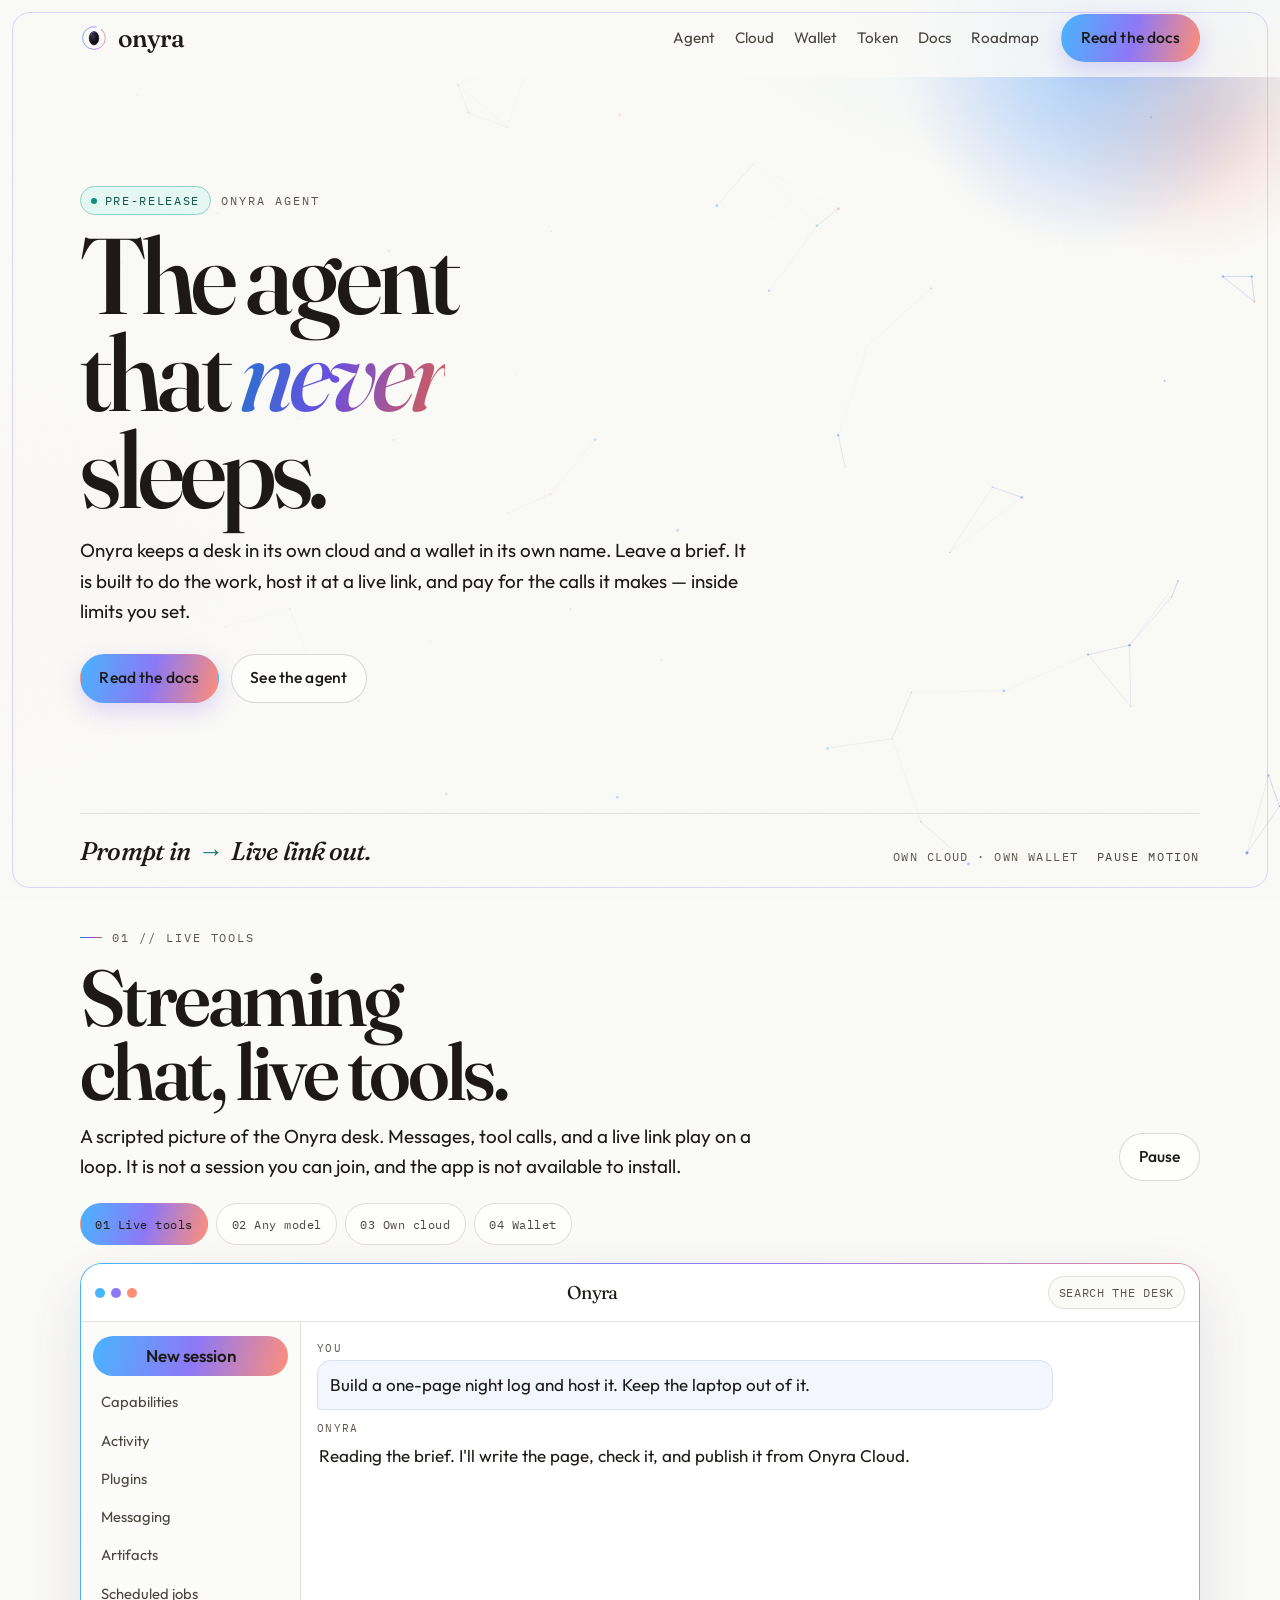
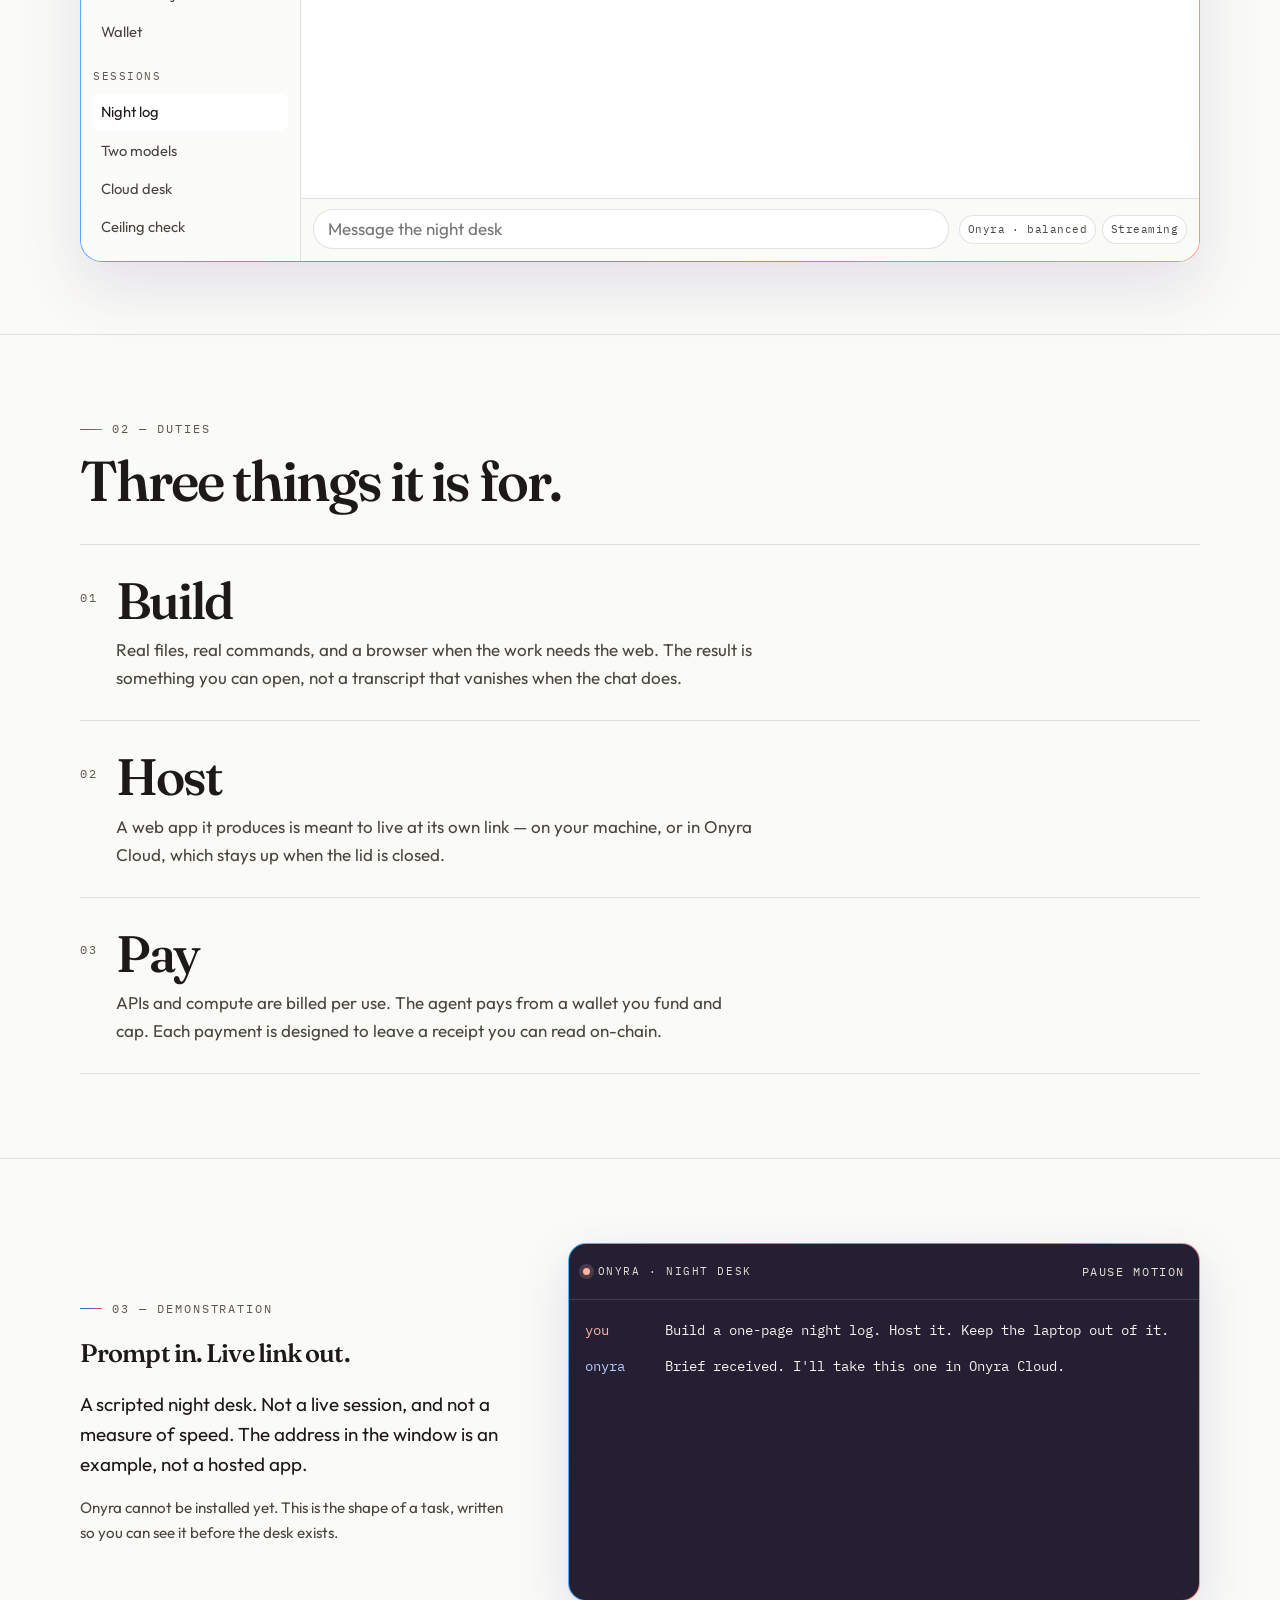
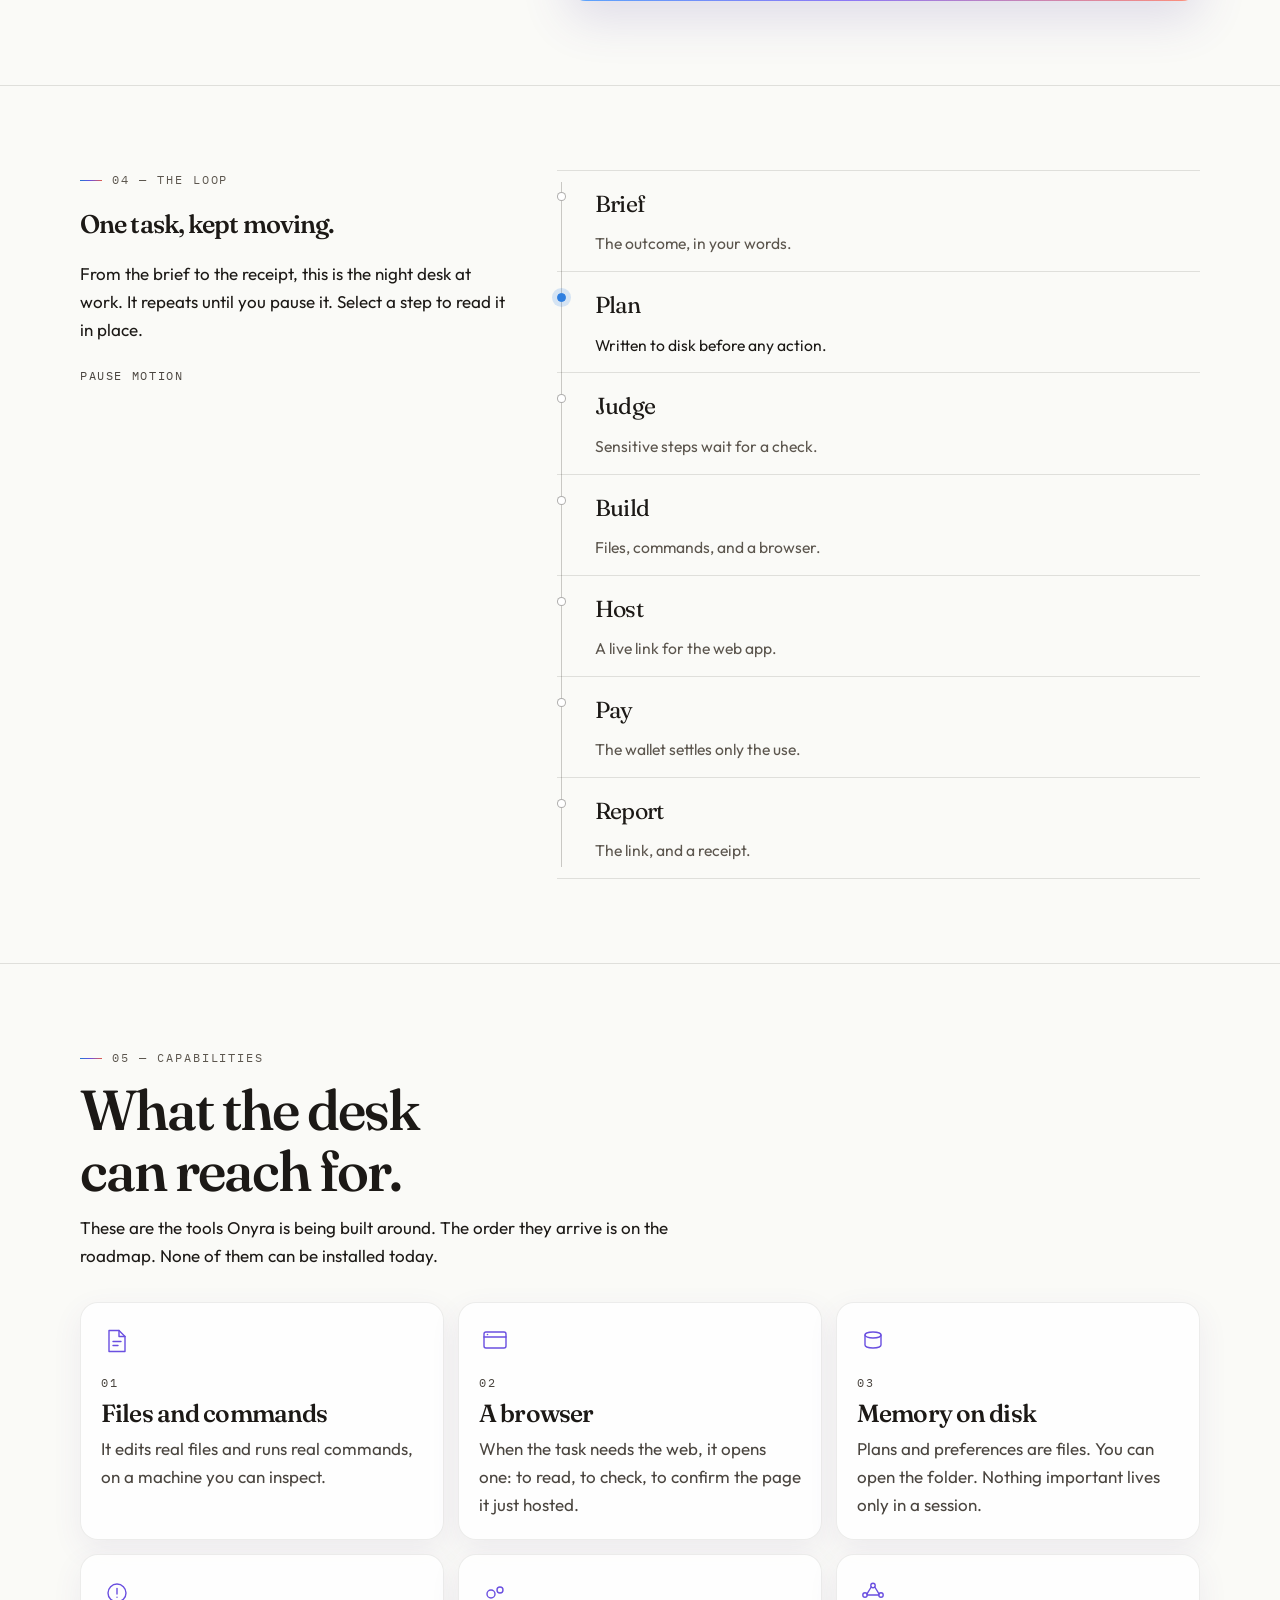
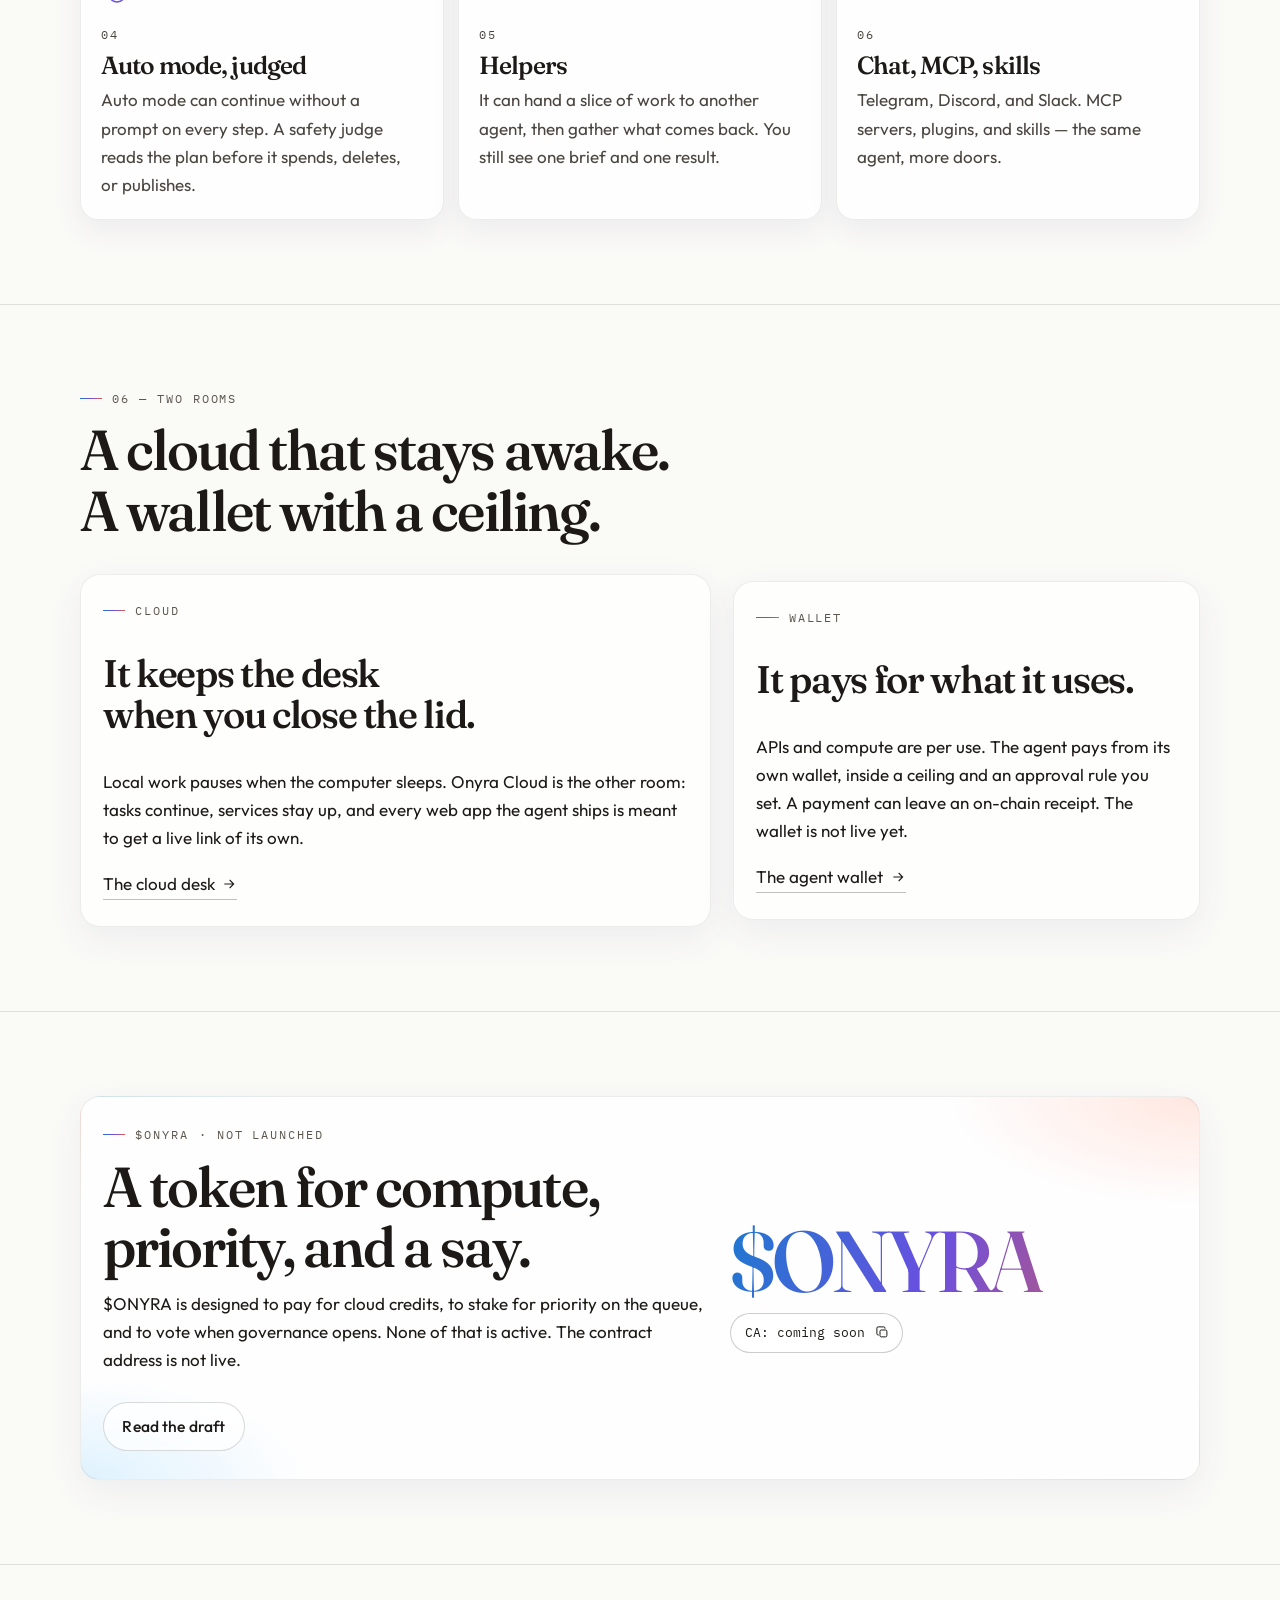
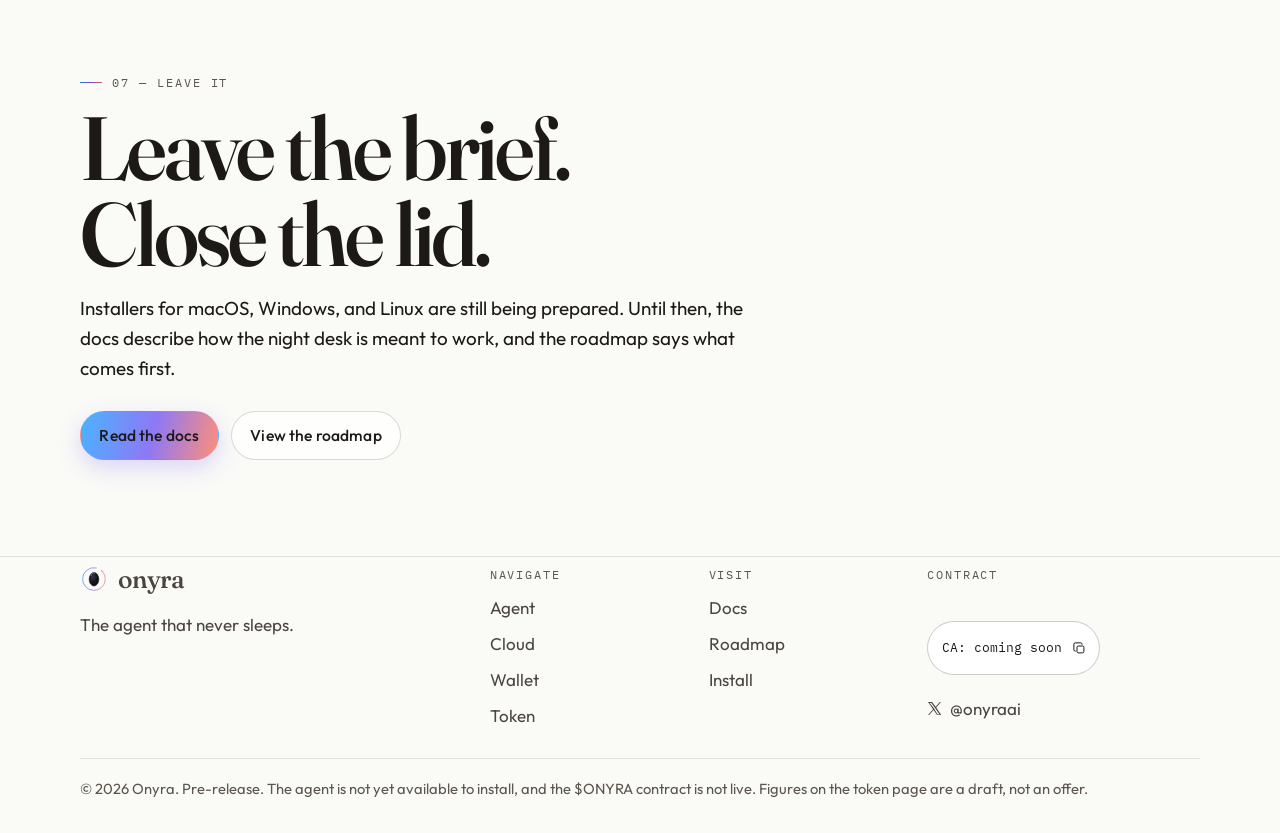
==== index.html @ 84ad6f9a "Onyra Agent website v1 Co-authored-by: onyraagent-art <onyraagent-art@users.noreply.github.com>" ====
<!DOCTYPE html>
<html lang="en">
<head>
  <meta charset="utf-8">
  <meta name="viewport" content="width=device-width, initial-scale=1">
  <title>Onyra — The agent that never sleeps</title>
  <meta name="description" content="Onyra is the agent that never sleeps. It builds on your computer or in its own cloud, hosts the work at a live link, and pays for APIs from its own wallet.">
  <link rel="canonical" href="https://onyraai.com/">
  <meta name="theme-color" content="#fafaf7">
  <meta name="color-scheme" content="light">
  <meta property="og:type" content="website">
  <meta property="og:site_name" content="Onyra">
  <meta property="og:title" content="Onyra — The agent that never sleeps">
  <meta property="og:description" content="Onyra is the agent that never sleeps. It builds on your computer or in its own cloud, hosts the work at a live link, and pays for APIs from its own wallet.">
  <meta property="og:url" content="https://onyraai.com/">
  <meta property="og:image" content="https://onyraai.com/assets/og.png">
  <meta property="og:image:width" content="1200">
  <meta property="og:image:height" content="630">
  <meta property="og:image:alt" content="Onyra wordmark on onyx, with the line: the agent that never sleeps.">
  <meta property="og:locale" content="en_US">
  <meta name="twitter:card" content="summary_large_image">
  <meta name="twitter:site" content="@onyraai">
  <meta name="twitter:title" content="Onyra — The agent that never sleeps">
  <meta name="twitter:description" content="Onyra is the agent that never sleeps. It builds on your computer or in its own cloud, hosts the work at a live link, and pays for APIs from its own wallet.">
  <meta name="twitter:image" content="https://onyraai.com/assets/og.png">
  <link rel="icon" href="/assets/favicon.svg" type="image/svg+xml">
  <link rel="icon" href="/assets/favicon-32.png" type="image/png" sizes="32x32">
  <link rel="apple-touch-icon" href="/assets/apple-touch-icon.png">
  <link rel="manifest" href="/site.webmanifest">
  <link rel="preload" href="/assets/fonts/fraunces.woff2" as="font" type="font/woff2" crossorigin>
  <link rel="stylesheet" href="/css/fonts.css">
  <link rel="stylesheet" href="/css/styles.css">
  <script>document.documentElement.classList.add("js");</script>

  <script type="application/ld+json">
  {
    "@context": "https://schema.org",
    "@graph": [
      {
        "@type": "Organization",
        "name": "Onyra",
        "url": "https://onyraai.com",
        "description": "Onyra is an autonomous agent with its own cloud and its own on-chain wallet. Pre-release.",
        "sameAs": ["https://x.com/onyraai"]
      },
      {
        "@type": "WebSite",
        "name": "Onyra",
        "url": "https://onyraai.com"
      }
    ]
  }
  </script>

</head>
<body>

  <a class="skip" href="#main">Skip to content</a>
  <header class="site-header" data-header>
    <div class="header-bar">
      <a class="brand" href="/">
        <img class="brand-mark" src="/assets/mark.svg" width="28" height="28" alt="">
        <span class="brand-word">onyra</span>
      </a>
      <button class="nav-toggle" type="button" aria-expanded="false" aria-controls="site-nav">
        <span class="sr-only">Menu</span>
        <span class="nav-toggle-icon" aria-hidden="true"></span>
      </button>
      <nav class="nav" id="site-nav" aria-label="Primary">
        <ul class="nav-list">
          <li><a href="/agent/">Agent</a></li><li><a href="/cloud/">Cloud</a></li><li><a href="/wallet/">Wallet</a></li><li><a href="/token/">Token</a></li><li><a href="/docs/">Docs</a></li><li><a href="/roadmap/">Roadmap</a></li>
        </ul>
        <a class="btn btn-primary nav-cta" href="/docs/">Read the docs</a>
      </nav>
      <a class="btn btn-primary header-cta" href="/docs/">Read the docs</a>
    </div>
  </header>
  <main id="main">
    <section class="hero">
      <canvas class="sky" data-sky aria-hidden="true"></canvas>
      <div class="aurora" aria-hidden="true"></div>
      <div class="hero-scrim" aria-hidden="true"></div>
      <div class="wrap hero-copy">
        <p class="kicker"><span class="pill now"><span class="dot" aria-hidden="true"></span>Pre-release</span> Onyra Agent</p>
        <h1>The agent<br>that <em>never</em><br>sleeps.</h1>
        <p class="lede">Onyra keeps a desk in its own cloud and a wallet in its own name. Leave a brief. It is built to do the work, host it at a live link, and pay for the calls it makes — inside limits you set.</p>
        <div class="actions">
          <a class="btn btn-primary" href="/docs/">Read the docs</a>
          <a class="btn btn-ghost" href="/agent/">See the agent</a>
        </div>
      </div>
      <div class="wrap hero-foot">
        <p class="hero-sig">Prompt in <span class="arrow" aria-hidden="true">→</span> Live link out.</p>
        <div class="hero-foot-meta">
          <p>Own cloud · Own wallet</p>
          <button type="button" class="motion-btn" data-motion-toggle aria-pressed="false">Pause motion</button>
        </div>
      </div>
    </section>

    <section class="stage" aria-labelledby="live-title">
      <div class="wrap">
        <div class="stage-head reveal">
          <div>
            <p class="kicker">01 // Live tools</p>
            <h2 id="live-title">Streaming chat, live tools.</h2>
            <p class="lede">A scripted picture of the Onyra desk. Messages, tool calls, and a live link play on a loop. It is not a session you can join, and the app is not available to install.</p>
          </div>
          <button type="button" class="btn btn-ghost" data-stage-toggle aria-pressed="false">Pause</button>
        </div>
        <div class="stage-tabs reveal" role="tablist" aria-label="Scripted desks">
          <button type="button" role="tab" id="stage-tab-0" data-stage-tab="0" aria-selected="true" aria-controls="stage-panel">01 Live tools</button>
          <button type="button" role="tab" id="stage-tab-1" data-stage-tab="1" aria-selected="false" tabindex="-1" aria-controls="stage-panel">02 Any model</button>
          <button type="button" role="tab" id="stage-tab-2" data-stage-tab="2" aria-selected="false" tabindex="-1" aria-controls="stage-panel">03 Own cloud</button>
          <button type="button" role="tab" id="stage-tab-3" data-stage-tab="3" aria-selected="false" tabindex="-1" aria-controls="stage-panel">04 Wallet</button>
        </div>
        <div class="app reveal" data-stage>
          <div class="app-chrome">
            <span class="app-dots" aria-hidden="true"><i></i><i></i><i></i></span>
            <span class="app-name">Onyra</span>
            <span class="app-search">Search the desk</span>
          </div>
          <div class="app-body">
            <aside class="app-side" aria-label="Desk">
              <button type="button" class="side-new" data-stage-replay>New session</button>
              <ul class="side-nav">
                <li>Capabilities</li>
                <li>Activity</li>
                <li>Plugins</li>
                <li>Messaging</li>
                <li>Artifacts</li>
                <li>Scheduled jobs</li>
                <li>Wallet</li>
              </ul>
              <p class="side-label">Sessions</p>
              <ul class="sessions">
                <li><button type="button" data-session="night-log">Night log</button></li>
                <li><button type="button" data-session="two-models">Two models</button></li>
                <li><button type="button" data-session="cloud-desk">Cloud desk</button></li>
                <li><button type="button" data-session="ceiling">Ceiling check</button></li>
              </ul>
            </aside>
            <div class="app-main" id="stage-panel" role="tabpanel" aria-labelledby="stage-tab-0">
              <div class="chat" data-chat>
                <div class="bubble user"><p class="bubble-who">You</p><p class="bubble-say">Build a one-page night log and host it. Keep the laptop out of it.</p></div>
                <div class="bubble agent"><p class="bubble-who">Onyra</p><p class="bubble-say">Reading the brief. I'll write the page, check it, and publish it from Onyra Cloud.</p></div>
                <details class="tool" open><summary><span class="tool-name">read_file</span><span class="tool-args">notes/brief.md</span></summary><pre class="tool-log">18 lines · no secrets in the brief</pre></details>
                <details class="tool" open><summary><span class="tool-name">run_command</span><span class="tool-args">python3 -m http.server</span></summary><pre class="tool-log">listening · local check only</pre></details>
                <details class="tool" open><summary><span class="tool-name">edit_file</span><span class="tool-args">site/index.html</span></summary><pre class="tool-log">wrote the night log</pre></details>
                <div class="diff-card"><span class="diff-file">site/index.html</span><span class="diff-stat">1 file changed +1 −1</span></div>
                <details class="tool" open><summary><span class="tool-name">deploy</span><span class="tool-args">onyra cloud</span></summary><pre class="tool-log">publishing · link assigned</pre></details>
                <div class="link-ready"><p class="link-kicker">Live link ready</p><p class="link-url">app.onyraai.com/night-log</p><p class="link-note">Example address. Not a hosted app.</p></div>
              </div>
              <div class="sr-only" hidden data-stage-at></div>
              <div class="composer">
                <label class="sr-only" for="stage-input">Message</label>
                <input id="stage-input" type="text" placeholder="Message the night desk" autocomplete="off" disabled>
                <div class="composer-chips">
                  <span class="chip" data-model>Onyra · balanced</span>
                  <span class="chip" data-status>Scripted</span>
                </div>
              </div>
            </div>
          </div>
        </div>
      </div>
    </section>

    <section class="section" aria-labelledby="duties-title">
      <div class="wrap">
        <div class="section-head reveal">
          <p class="kicker">02 — Duties</p>
          <h2 id="duties-title">Three things it is for.</h2>
        </div>
        <ol class="duties">
          <li class="reveal">
            <span class="idx">01</span>
            <div>
              <h3>Build</h3>
              <p>Real files, real commands, and a browser when the work needs the web. The result is something you can open, not a transcript that vanishes when the chat does.</p>
            </div>
          </li>
          <li class="reveal">
            <span class="idx">02</span>
            <div>
              <h3>Host</h3>
              <p>A web app it produces is meant to live at its own link — on your machine, or in Onyra Cloud, which stays up when the lid is closed.</p>
            </div>
          </li>
          <li class="reveal">
            <span class="idx">03</span>
            <div>
              <h3>Pay</h3>
              <p>APIs and compute are billed per use. The agent pays from a wallet you fund and cap. Each payment is designed to leave a receipt you can read on-chain.</p>
            </div>
          </li>
        </ol>
      </div>
    </section>

    <section class="section" aria-labelledby="demo-title">
      <div class="wrap demo-grid">
        <div class="reveal">
          <p class="kicker">03 — Demonstration</p>
          <h2 id="demo-title">Prompt in. Live link out.</h2>
          <p class="lede">A scripted night desk. Not a live session, and not a measure of speed. The address in the window is an example, not a hosted app.</p>
          <p class="fine" style="margin-top:16px">Onyra cannot be installed yet. This is the shape of a task, written so you can see it before the desk exists.</p>
        </div>
        <div class="term reveal" data-term>
          <div class="term-bar">
            <span class="term-title"><span class="live-dot" aria-hidden="true"></span> Onyra · night desk</span>
            <button type="button" class="motion-btn" data-motion-toggle aria-pressed="false">Pause motion</button>
          </div>
          <div class="term-screen" data-term-screen>
            <p class="line you"><span class="who">you</span><span class="say">Build a one-page night log. Host it. Keep the laptop out of it.</span></p>
            <p class="line onyra"><span class="who">onyra</span><span class="say">Brief received. I'll take this one in Onyra Cloud.</span></p>
            <p class="line onyra"><span class="who">onyra</span><span class="say">Writing the page, the type, and a short note about the watch.</span></p>
            <p class="line onyra"><span class="who">onyra</span><span class="say">Safety judge: no secrets on the page, no spend past the ceiling. Clear.</span></p>
            <p class="line onyra"><span class="who">onyra</span><span class="say">Publishing. The page gets a link of its own.</span></p>
            <p class="line link"><span class="who">link</span><span class="say">https://night-log.example.com</span></p>
            <p class="line onyra"><span class="who">onyra</span><span class="say">Hosted on the agent's cloud. The calls sit inside the wallet ceiling. A receipt is ready when the wallet is live.</span></p>
          </div>
          <div class="sr-only" hidden data-term-at>
            Demonstration transcript. you: Build a one-page night log. Host it. Keep the laptop out of it.
            onyra: Brief received. I'll take this one in Onyra Cloud.
            onyra: Writing the page, the type, and a short note about the watch.
            onyra: Safety judge: no secrets on the page, no spend past the ceiling. Clear.
            onyra: Publishing. The page gets a link of its own.
            link: https://night-log.example.com
            onyra: Hosted on the agent's cloud. The calls sit inside the wallet ceiling. A receipt is ready when the wallet is live.
          </div>
        </div>
      </div>
    </section>

    <section class="section" aria-labelledby="loop-title">
      <div class="wrap loop-grid">
        <div class="reveal">
          <p class="kicker">04 — The loop</p>
          <h2 id="loop-title">One task, kept moving.</h2>
          <p>From the brief to the receipt, this is the night desk at work. It repeats until you pause it. Select a step to read it in place.</p>
          <button type="button" class="motion-btn" data-motion-toggle aria-pressed="false">Pause motion</button>
        </div>
        <ol class="watch reveal" data-watch>
          <li class="watch-step" data-step>
            <button type="button" aria-pressed="false">
              <span class="node" aria-hidden="true"></span>
              <span class="watch-title">Brief</span>
              <span class="watch-copy">The outcome, in your words.</span>
            </button>
          </li>
          <li class="watch-step" data-step>
            <button type="button" aria-pressed="false">
              <span class="node" aria-hidden="true"></span>
              <span class="watch-title">Plan</span>
              <span class="watch-copy">Written to disk before any action.</span>
            </button>
          </li>
          <li class="watch-step" data-step>
            <button type="button" aria-pressed="false">
              <span class="node" aria-hidden="true"></span>
              <span class="watch-title">Judge</span>
              <span class="watch-copy">Sensitive steps wait for a check.</span>
            </button>
          </li>
          <li class="watch-step" data-step>
            <button type="button" aria-pressed="false">
              <span class="node" aria-hidden="true"></span>
              <span class="watch-title">Build</span>
              <span class="watch-copy">Files, commands, and a browser.</span>
            </button>
          </li>
          <li class="watch-step" data-step>
            <button type="button" aria-pressed="false">
              <span class="node" aria-hidden="true"></span>
              <span class="watch-title">Host</span>
              <span class="watch-copy">A live link for the web app.</span>
            </button>
          </li>
          <li class="watch-step" data-step>
            <button type="button" aria-pressed="false">
              <span class="node" aria-hidden="true"></span>
              <span class="watch-title">Pay</span>
              <span class="watch-copy">The wallet settles only the use.</span>
            </button>
          </li>
          <li class="watch-step" data-step>
            <button type="button" aria-pressed="false">
              <span class="node" aria-hidden="true"></span>
              <span class="watch-title">Report</span>
              <span class="watch-copy">The link, and a receipt.</span>
            </button>
          </li>
        </ol>
      </div>
    </section>

    <section class="section" aria-labelledby="cap-title">
      <div class="wrap">
        <div class="section-head reveal">
          <p class="kicker">05 — Capabilities</p>
          <h2 id="cap-title">What the desk can reach for.</h2>
          <p>These are the tools Onyra is being built around. The order they arrive is on the roadmap. None of them can be installed today.</p>
        </div>
        <ul class="feature-grid">
          <li class="card reveal">
            <svg class="card-icon" viewBox="0 0 32 32" fill="none" stroke="currentColor" stroke-width="1.4" stroke-linecap="round" stroke-linejoin="round" aria-hidden="true"><path d="M8 5.5h10l6 6V26.5H8z"/><path d="M18 5.5v6h6"/><path d="M12 16.5h8M12 20.5h5"/></svg>
            <p class="card-index">01</p>
            <h3>Files and commands</h3>
            <p>It edits real files and runs real commands, on a machine you can inspect.</p>
          </li>
          <li class="card reveal">
            <svg class="card-icon" viewBox="0 0 32 32" fill="none" stroke="currentColor" stroke-width="1.4" stroke-linecap="round" stroke-linejoin="round" aria-hidden="true"><rect x="5" y="7" width="22" height="16" rx="2"/><path d="M5 12h22"/><circle cx="8.5" cy="9.5" r=".8" fill="currentColor" stroke="none"/></svg>
            <p class="card-index">02</p>
            <h3>A browser</h3>
            <p>When the task needs the web, it opens one: to read, to check, to confirm the page it just hosted.</p>
          </li>
          <li class="card reveal">
            <svg class="card-icon" viewBox="0 0 32 32" fill="none" stroke="currentColor" stroke-width="1.4" stroke-linecap="round" stroke-linejoin="round" aria-hidden="true"><ellipse cx="16" cy="10" rx="8" ry="3"/><path d="M8 10v10c0 1.7 3.6 3 8 3s8-1.3 8-3V10"/></svg>
            <p class="card-index">03</p>
            <h3>Memory on disk</h3>
            <p>Plans and preferences are files. You can open the folder. Nothing important lives only in a session.</p>
          </li>
          <li class="card reveal">
            <svg class="card-icon" viewBox="0 0 32 32" fill="none" stroke="currentColor" stroke-width="1.4" stroke-linecap="round" stroke-linejoin="round" aria-hidden="true"><circle cx="16" cy="16" r="9"/><path d="M16 11.5V17"/><path d="M16 20.2h.01"/></svg>
            <p class="card-index">04</p>
            <h3>Auto mode, judged</h3>
            <p>Auto mode can continue without a prompt on every step. A safety judge reads the plan before it spends, deletes, or publishes.</p>
          </li>
          <li class="card reveal">
            <svg class="card-icon" viewBox="0 0 32 32" fill="none" stroke="currentColor" stroke-width="1.4" stroke-linecap="round" stroke-linejoin="round" aria-hidden="true"><circle cx="12" cy="17" r="4"/><circle cx="21" cy="13" r="3"/></svg>
            <p class="card-index">05</p>
            <h3>Helpers</h3>
            <p>It can hand a slice of work to another agent, then gather what comes back. You still see one brief and one result.</p>
          </li>
          <li class="card reveal">
            <svg class="card-icon" viewBox="0 0 32 32" fill="none" stroke="currentColor" stroke-width="1.4" stroke-linecap="round" stroke-linejoin="round" aria-hidden="true"><circle cx="8" cy="18" r="2.2"/><circle cx="16" cy="8.5" r="2.2"/><circle cx="24" cy="18" r="2.2"/><path d="M10 16.8 14.2 10M17.8 10 22 16.8M10.2 18h11.6"/></svg>
            <p class="card-index">06</p>
            <h3>Chat, MCP, skills</h3>
            <p>Telegram, Discord, and Slack. MCP servers, plugins, and skills — the same agent, more doors.</p>
          </li>
        </ul>
      </div>
    </section>

    <section class="section" aria-labelledby="rooms-title">
      <div class="wrap">
        <div class="section-head reveal">
          <p class="kicker">06 — Two rooms</p>
          <h2 id="rooms-title">A cloud that stays awake. A wallet with a ceiling.</h2>
        </div>
        <div class="duo">
          <article class="reveal">
            <p class="kicker">Cloud</p>
            <h2>It keeps the desk when you close the lid.</h2>
            <p>Local work pauses when the computer sleeps. Onyra Cloud is the other room: tasks continue, services stay up, and every web app the agent ships is meant to get a live link of its own.</p>
            <p style="margin-top:18px"><a class="text-link" href="/cloud/">The cloud desk <svg viewBox="0 0 24 24" fill="none" stroke="currentColor" stroke-width="1.6" aria-hidden="true"><path d="M5 12h14M13 6l6 6-6 6"/></svg></a></p>
          </article>
          <article class="reveal">
            <p class="kicker">Wallet</p>
            <h2>It pays for what it uses.</h2>
            <p>APIs and compute are per use. The agent pays from its own wallet, inside a ceiling and an approval rule you set. A payment can leave an on-chain receipt. The wallet is not live yet.</p>
            <p style="margin-top:18px"><a class="text-link" href="/wallet/">The agent wallet <svg viewBox="0 0 24 24" fill="none" stroke="currentColor" stroke-width="1.6" aria-hidden="true"><path d="M5 12h14M13 6l6 6-6 6"/></svg></a></p>
          </article>
        </div>
      </div>
    </section>

    <section class="section" aria-labelledby="token-title">
      <div class="wrap token-band reveal">
        <div>
          <p class="kicker"><span data-ticker>$ONYRA</span> · not launched</p>
          <h2 id="token-title">A token for compute, priority, and a say.</h2>
          <p>$ONYRA is designed to pay for cloud credits, to stake for priority on the queue, and to vote when governance opens. None of that is active. The contract address is not live.</p>
          <div class="actions">
            <a class="btn btn-ghost" href="/token/">Read the draft</a>
          </div>
        </div>
        <div>
          <p class="ticker" data-ticker>$ONYRA</p>
          <button type="button" class="ca-chip" data-ca-copy>
            <span data-ca-label>CA: coming soon</span>
            <svg class="ca-icon" viewBox="0 0 24 24" fill="none" stroke="currentColor" stroke-width="1.6" aria-hidden="true"><rect x="8" y="8" width="11" height="11" rx="2"/><path d="M6 16H5a2 2 0 0 1-2-2V5a2 2 0 0 1 2-2h9a2 2 0 0 1 2 2v1"/></svg>
          </button>
        </div>
      </div>
    </section>

    <section class="section closing" aria-labelledby="close-title">
      <div class="wrap reveal">
        <p class="kicker">07 — Leave it</p>
        <h2 id="close-title">Leave the brief.<br>Close the lid.</h2>
        <p class="lede">Installers for macOS, Windows, and Linux are still being prepared. Until then, the docs describe how the night desk is meant to work, and the roadmap says what comes first.</p>
        <div class="actions">
          <a class="btn btn-primary" href="/docs/">Read the docs</a>
          <a class="btn btn-ghost" href="/roadmap/">View the roadmap</a>
        </div>
      </div>
    </section>
  </main>

  <footer class="site-footer">
    <div class="wrap footer-grid">
      <div class="footer-brand">
        <a class="brand" href="/">
          <img class="brand-mark" src="/assets/mark.svg" width="28" height="28" alt="">
          <span class="brand-word">onyra</span>
        </a>
        <p>The agent that never sleeps.</p>
      </div>
      <nav aria-label="Footer">
        <p class="footer-label">Navigate</p>
        <ul>
          <li><a href="/agent/">Agent</a></li>
          <li><a href="/cloud/">Cloud</a></li>
          <li><a href="/wallet/">Wallet</a></li>
          <li><a href="/token/">Token</a></li>
        </ul>
      </nav>
      <nav aria-label="More">
        <p class="footer-label">Visit</p>
        <ul>
          <li><a href="/docs/">Docs</a></li>
          <li><a href="/roadmap/">Roadmap</a></li>
          <li><a href="/docs/#install">Install</a></li>
        </ul>
      </nav>
      <div class="footer-aside">
        <p class="footer-label">Contract</p>
        <button type="button" class="ca-chip" data-ca-copy>
          <span data-ca-label>CA: coming soon</span>
          <svg class="ca-icon" viewBox="0 0 24 24" fill="none" stroke="currentColor" stroke-width="1.6" aria-hidden="true"><rect x="8" y="8" width="11" height="11" rx="2"/><path d="M6 16H5a2 2 0 0 1-2-2V5a2 2 0 0 1 2-2h9a2 2 0 0 1 2 2v1"/></svg>
        </button>
        <a class="x-link" data-x-link href="https://x.com/onyraai" target="_blank" rel="noopener noreferrer">
          <svg viewBox="0 0 24 24" aria-hidden="true"><path fill="currentColor" d="M14.7 10.3 22.4 1.5h-1.8l-6.7 7.6L8.2 1.5H1.6l8.1 11.8L1.6 22.5h1.8l7.1-8.1 5.7 8.1h6.6l-8.1-12.2Zm-2.5 2.8-.8-1.2L4.2 3h2.8l5.3 7.5.8 1.2 7 10h-2.8l-5.1-7.6Z"/></svg>
          <span data-x-handle>@onyraai</span>
        </a>
      </div>
    </div>
    <p class="footer-legal">© <span data-year>2026</span> Onyra. Pre-release. The agent is not yet available to install, and the $ONYRA contract is not live. Figures on the token page are a draft, not an offer.</p>
  </footer>
  <div class="toast" data-toast role="status" aria-live="polite"></div>
  <script src="/js/config.js"></script>
  <script src="/js/main.js"></script>
</body>
</html>
---- css/fonts.css ----
@font-face {
  font-family: "Fraunces";
  font-style: normal;
  font-weight: 100 900;
  font-display: swap;
  src: url("/assets/fonts/fraunces.woff2") format("woff2");
}

@font-face {
  font-family: "Fraunces";
  font-style: italic;
  font-weight: 100 900;
  font-display: swap;
  src: url("/assets/fonts/fraunces-italic.woff2") format("woff2");
}

@font-face {
  font-family: "Outfit";
  font-style: normal;
  font-weight: 100 900;
  font-display: swap;
  src: url("/assets/fonts/outfit.woff2") format("woff2");
}

@font-face {
  font-family: "IBM Plex Mono";
  font-style: normal;
  font-weight: 400;
  font-display: swap;
  src: url("/assets/fonts/ibm-plex-mono-400.woff2") format("woff2");
}

@font-face {
  font-family: "IBM Plex Mono";
  font-style: normal;
  font-weight: 500;
  font-display: swap;
  src: url("/assets/fonts/ibm-plex-mono-500.woff2") format("woff2");
}
---- css/styles.css ----
:root {
  --bg: #fafaf7;
  --bg-raise: #ffffff;
  --silver: #1c1916;
  --text: #1c1916;
  --muted: #4a453f;
  --faint: #5c564e;
  --line: rgba(28, 25, 22, 0.12);
  --line-strong: rgba(28, 25, 22, 0.22);
  --violet: #6a4fe0;
  --blue: #2a4fbf;
  --cyan: #0f766e;
  --serif: "Fraunces", "Iowan Old Style", Palatino, "Palatino Linotype", serif;
  --sans: "Outfit", "Avenir Next", "Segoe UI", sans-serif;
  --mono: "IBM Plex Mono", ui-monospace, "SFMono-Regular", Menlo, Consolas, monospace;
  --header-h: 76px;
  --aurora: linear-gradient(105deg, #1f78d0 0%, #6a4fe0 46%, #e15d4c 100%);
  --glow: linear-gradient(105deg, #49b4ff 0%, #8e78f5 52%, #ff8f78 100%);
  --wrap: 1120px;
  color-scheme: light;
}

*,
*::before,
*::after { box-sizing: border-box; }

html { scroll-behavior: smooth; scroll-padding-top: 96px; }

body {
  margin: 0;
  min-height: 100svh;
  display: flex;
  flex-direction: column;
  background:
    radial-gradient(920px 480px at 92% -80px, rgba(73, 180, 255, 0.28), transparent 58%),
    radial-gradient(720px 420px at -8% 8%, rgba(255, 143, 120, 0.2), transparent 55%),
    radial-gradient(640px 380px at 70% 110%, rgba(142, 120, 245, 0.14), transparent 50%),
    var(--bg);
  color: var(--text);
  font-family: var(--sans);
  font-size: 1.0625rem;
  font-weight: 400;
  line-height: 1.65;
  text-rendering: optimizeLegibility;
}

body::before {
  content: "";
  pointer-events: none;
  position: fixed;
  inset: 0;
  z-index: 40;
  opacity: 0.035;
  mix-blend-mode: multiply;
  background-image: url("data:image/svg+xml;utf8,<svg xmlns='http://www.w3.org/2000/svg' width='140' height='140'><filter id='n'><feTurbulence type='fractalNoise' baseFrequency='.85' numOctaves='2' stitchTiles='stitch'/></filter><rect width='100%' height='100%' filter='url(%23n)'/></svg>");
}

img, svg { display: block; max-width: 100%; }
button, input { font: inherit; color: inherit; }
button { cursor: pointer; }
p { margin: 0 0 1rem; text-wrap: pretty; }
p:last-child { margin-bottom: 0; }
h1, h2, h3, h4 { font-family: var(--serif); font-weight: 560; color: var(--silver); letter-spacing: -0.035em; text-wrap: balance; }
h2, h3 { line-height: 1.08; }
a { color: var(--silver); text-underline-offset: 0.18em; }
a:hover { color: #2a4fbf; }

::selection { background: rgba(142, 120, 245, 0.28); color: #1c1916; }

:focus-visible {
  outline: 2px solid #2a4fbf;
  outline-offset: 3px;
}

.sr-only {
  position: absolute;
  width: 1px;
  height: 1px;
  padding: 0;
  margin: -1px;
  overflow: hidden;
  clip: rect(0, 0, 0, 0);
  white-space: nowrap;
  border: 0;
}

.skip {
  position: absolute;
  left: 16px;
  top: -48px;
  z-index: 100;
  background: #1c1916;
  color: #fafaf7;
  padding: 8px 12px;
  border-radius: 999px;
  text-decoration: none;
}
.skip:focus { top: 12px; }

.wrap {
  width: min(var(--wrap), calc(100% - 40px));
  margin-inline: auto;
}

main { flex: 1; }

.kicker {
  display: flex;
  flex-wrap: wrap;
  align-items: center;
  gap: 10px;
  margin: 0 0 12px;
  font-family: var(--mono);
  font-size: 0.75rem;
  letter-spacing: 0.16em;
  text-transform: uppercase;
  color: var(--faint);
}
.kicker:not(:has(.pill))::before {
  content: "";
  width: 1.4rem;
  height: 1px;
  background: var(--aurora);
}

.pill {
  display: inline-flex;
  align-items: center;
  gap: 0.45rem;
  flex: none;
  white-space: nowrap;
  border: 1px solid var(--line-strong);
  border-radius: 999px;
  padding: 0.22rem 0.65rem;
  letter-spacing: 0.14em;
  color: var(--muted);
  background: rgba(255, 255, 255, 0.72);
}
.pill .dot {
  width: 6px;
  height: 6px;
  border-radius: 50%;
  background: currentColor;
}
.pill.now {
  color: #14574c;
  background: #e5f8f3;
  border-color: #8ed4c6;
}
.pill.now .dot { background: #0f8f7a; animation: ping 2.6s ease-out infinite; }

@keyframes ping {
  0% { box-shadow: 0 0 0 0 rgba(15, 143, 122, 0.45); }
  100% { box-shadow: 0 0 0 8px rgba(15, 143, 122, 0); }
}

.lede {
  font-size: 1.18rem;
  line-height: 1.6;
  max-width: 42rem;
  color: var(--text);
}

.fine { color: var(--muted); font-size: 0.95rem; max-width: 66ch; }
code, .mono { font-family: var(--mono); }
p code, li code, .fine code {
  font-size: 0.88em;
  background: rgba(142, 120, 245, 0.12);
  border-radius: 5px;
  padding: 0.08em 0.35em;
}

.btn {
  display: inline-flex;
  align-items: center;
  justify-content: center;
  gap: 0.55rem;
  min-height: 44px;
  padding: 0.65rem 1.15rem;
  border-radius: 999px;
  border: 1px solid transparent;
  text-decoration: none;
  font-family: var(--sans);
  font-weight: 500;
  font-size: 0.98rem;
  letter-spacing: 0.01em;
  white-space: nowrap;
  transition: transform 0.25s ease, background 0.25s ease, border-color 0.25s ease, color 0.25s ease;
}
.btn-primary {
  background: var(--glow);
  color: #1c1916;
  box-shadow: 0 8px 22px rgba(142, 120, 245, 0.28);
}
.btn-primary:hover { filter: saturate(1.08) brightness(1.04); color: #1c1916; transform: translateY(-1px); }
.btn-ghost {
  background: rgba(255, 255, 255, 0.72);
  color: #1c1916;
  border-color: rgba(28, 25, 22, 0.16);
}
.btn-ghost:hover {
  border-color: #8e78f5;
  background: #fff;
  color: #1c1916;
  transform: translateY(-1px);
}

.text-link {
  display: inline-flex;
  align-items: center;
  gap: 0.4rem;
  color: var(--silver);
  text-decoration: none;
  border-bottom: 1px solid rgba(28, 25, 22, 0.28);
  padding-bottom: 1px;
}
.text-link svg { width: 16px; height: 16px; transition: transform 0.25s ease; }
.text-link:hover svg { transform: translateX(3px); }

.motion-btn {
  background: none;
  border: 0;
  padding: 6px 0;
  color: var(--muted);
  font-family: var(--mono);
  font-size: 0.72rem;
  letter-spacing: 0.14em;
  text-transform: uppercase;
}
.motion-btn:hover { color: var(--silver); }

.site-header {
  position: fixed;
  inset: 0 0 auto 0;
  z-index: 70;
  background: rgba(250, 250, 247, 0.86);
  border-bottom: 1px solid transparent;
  transition: background 0.3s ease, border-color 0.3s ease;
}
.site-header.is-scrolled,
body.nav-open .site-header {
  background: #fafaf7;
  border-bottom-color: var(--line);
}

.header-bar {
  min-height: var(--header-h);
  height: auto;
  display: flex;
  flex-wrap: wrap;
  align-items: center;
  gap: 16px 22px;
  width: min(var(--wrap), calc(100% - 40px));
  margin: 0 auto;
  padding: 14px 0;
}
.brand {
  display: inline-flex;
  align-items: center;
  gap: 10px;
  color: var(--silver);
  text-decoration: none;
  flex: none;
}
.brand-mark {
  width: 28px;
  height: 28px;
  transition: transform 0.45s ease;
}
.brand:hover .brand-mark { transform: rotate(-8deg); }
.brand-word {
  font-family: var(--serif);
  font-weight: 540;
  font-size: 1.55rem;
  letter-spacing: -0.04em;
  line-height: 1;
}

.nav-toggle {
  display: none;
  margin-left: auto;
  width: 44px;
  height: 44px;
  border-radius: 999px;
  border: 1px solid var(--line-strong);
  background: transparent;
  align-items: center;
  justify-content: center;
}
.nav-toggle-icon,
.nav-toggle-icon::before,
.nav-toggle-icon::after {
  display: block;
  width: 16px;
  height: 1.5px;
  background: var(--silver);
  position: relative;
  transition: transform 0.25s ease, opacity 0.25s ease;
}
.nav-toggle-icon::before,
.nav-toggle-icon::after {
  content: "";
  position: absolute;
  left: 0;
}
.nav-toggle-icon::before { top: -6px; }
.nav-toggle-icon::after { top: 6px; }
body.nav-open .nav-toggle-icon { background: transparent; }
body.nav-open .nav-toggle-icon::before { top: 0; transform: rotate(45deg); }
body.nav-open .nav-toggle-icon::after { top: 0; transform: rotate(-45deg); }

.nav-list {
  display: flex;
  flex-direction: column;
  gap: 4px;
  list-style: none;
  margin: 0;
  padding: 0;
}
.nav-list a {
  color: var(--muted);
  text-decoration: none;
  padding: 8px 0;
  display: inline-flex;
}
.nav-list a:hover,
.nav-list a[aria-current="page"] { color: var(--silver); }
.nav-list a[aria-current="page"] {
  text-decoration: underline;
  text-decoration-color: #e15d4c;
  text-underline-offset: 6px;
}
.nav-cta { margin-top: 18px; }
.header-cta { display: none; }

.hero {
  position: relative;
  min-height: 100svh;
  display: flex;
  flex-direction: column;
  padding: calc(var(--header-h) + 12px) 0 28px;
  overflow: hidden;
}
.sky, .aurora, .hero-scrim, .stars { position: absolute; inset: 0; pointer-events: none; }
.sky { z-index: 0; width: 100%; height: 100%; }
.aurora {
  z-index: 0;
  inset: auto;
  width: min(760px, 100vw);
  height: min(760px, 100vw);
  right: -18vw;
  top: -24vw;
  background:
    radial-gradient(closest-side, rgba(73, 180, 255, 0.55), transparent 68%),
    radial-gradient(closest-side, rgba(255, 143, 120, 0.42), transparent 70%),
    radial-gradient(closest-side, rgba(142, 120, 245, 0.4), transparent 72%);
  background-repeat: no-repeat;
  background-position: 32% 42%, 68% 62%;
  background-size: 72% 72%, 54% 54%;
  filter: blur(6px);
  animation: drift 24s ease-in-out infinite alternate;
}
@keyframes drift {
  from { transform: translate3d(0, 0, 0) scale(1); }
  to { transform: translate3d(-4%, 5%, 0) scale(1.06); }
}
.hero-scrim {
  z-index: 1;
  background: linear-gradient(180deg, rgba(250, 250, 247, 0.2) 0%, rgba(250, 250, 247, 0.72) 46%, rgba(250, 250, 247, 0.94) 100%);
}
.hero-copy, .hero-foot { position: relative; z-index: 2; }
.hero-copy { margin-top: auto; margin-bottom: auto; padding: 24px 0 36px; }
.hero h1 {
  margin: 12px 0 18px;
  font-size: clamp(3.1rem, 8.4vw, 7.1rem);
  line-height: 0.9;
  letter-spacing: -0.048em;
  font-weight: 540;
  max-width: none;
}
h1 em {
  font-style: italic;
  font-weight: 480;
  color: #6a4fe0;
}
@supports ((background-clip: text) or (-webkit-background-clip: text)) {
  h1 em {
    background: var(--aurora);
    -webkit-background-clip: text;
    background-clip: text;
    color: transparent;
  }
}
.actions { display: flex; flex-wrap: wrap; gap: 12px; margin-top: 28px; }
.hero-foot {
  display: flex;
  flex-direction: column;
  align-items: flex-start;
  gap: 12px;
  border-top: 1px solid var(--line);
  padding-top: 16px;
}
.hero-sig {
  margin: 0;
  font-family: var(--serif);
  font-style: italic;
  font-weight: 480;
  font-size: clamp(1.35rem, 2vw, 1.7rem);
  letter-spacing: -0.03em;
  color: var(--silver);
}
.hero-sig .arrow { font-style: normal; padding: 0 0.25rem; color: var(--cyan); }
.hero-foot-meta {
  display: flex;
  flex-wrap: wrap;
  gap: 8px 18px;
  align-items: center;
  color: var(--faint);
  font-family: var(--mono);
  font-size: 0.75rem;
  letter-spacing: 0.12em;
  text-transform: uppercase;
}
.hero-foot-meta p { margin: 0; }

.stage { padding: 28px 0 72px; }
.stage-head {
  display: flex;
  flex-wrap: wrap;
  justify-content: space-between;
  gap: 18px 28px;
  align-items: flex-end;
  margin-bottom: 22px;
}
.stage-head h2 {
  font-size: clamp(2.6rem, 6.2vw, 5.1rem);
  line-height: 0.94;
  letter-spacing: -0.045em;
  max-width: 11ch;
  margin: 0 0 12px;
}
.stage-tabs {
  display: flex;
  flex-wrap: wrap;
  gap: 8px;
  margin-bottom: 18px;
}
.stage-tabs button {
  min-height: 42px;
  padding: 0.4rem 0.9rem;
  border-radius: 999px;
  border: 1px solid rgba(28, 25, 22, 0.14);
  background: rgba(255, 255, 255, 0.7);
  color: var(--muted);
  font-family: var(--mono);
  font-size: 0.78rem;
  letter-spacing: 0.04em;
}
.stage-tabs button[aria-selected="true"] {
  color: #1c1916;
  border-color: transparent;
  background: var(--glow);
}
.app {
  border-radius: 22px;
  border: 1.5px solid transparent;
  background:
    linear-gradient(#fff, #fff) padding-box,
    var(--glow) border-box;
  box-shadow: 0 24px 60px rgba(90, 70, 140, 0.14);
  overflow: hidden;
  min-height: 560px;
  display: flex;
  flex-direction: column;
}
.app-chrome {
  display: grid;
  grid-template-columns: auto 1fr auto;
  gap: 12px;
  align-items: center;
  padding: 12px 14px;
  border-bottom: 1px solid var(--line);
  background: rgba(255, 255, 255, 0.86);
}
.app-dots { display: inline-flex; gap: 6px; }
.app-dots i {
  width: 10px;
  height: 10px;
  border-radius: 50%;
  display: block;
}
.app-dots i:nth-child(1) { background: #49b4ff; }
.app-dots i:nth-child(2) { background: #8e78f5; }
.app-dots i:nth-child(3) { background: #ff8f78; }
.app-name {
  justify-self: center;
  font-family: var(--serif);
  font-size: 1.15rem;
  letter-spacing: -0.03em;
}
.app-search {
  justify-self: end;
  font-family: var(--mono);
  font-size: 0.72rem;
  letter-spacing: 0.06em;
  text-transform: uppercase;
  color: var(--faint);
  border: 1px solid var(--line);
  border-radius: 999px;
  padding: 6px 10px;
  background: #fafaf7;
}
.app-body { display: grid; grid-template-columns: 220px 1fr; min-height: 0; flex: 1; }
.app-side {
  border-right: 1px solid var(--line);
  padding: 14px 12px 16px;
  background: rgba(250, 250, 247, 0.7);
  display: flex;
  flex-direction: column;
  gap: 8px;
}
.side-new {
  min-height: 40px;
  border: 0;
  border-radius: 999px;
  background: var(--glow);
  color: #1c1916;
  font-weight: 560;
}
.side-nav, .sessions { list-style: none; margin: 0; padding: 0; display: grid; gap: 2px; }
.side-nav li, .sessions button {
  color: var(--muted);
  font-size: 0.92rem;
  text-align: left;
  background: none;
  border: 0;
  border-radius: 8px;
  padding: 6px 8px;
}
.sessions button { width: 100%; cursor: pointer; }
.sessions button.is-current, .sessions button:hover {
  background: #fff;
  color: #1c1916;
}
.side-label {
  margin: 10px 0 0;
  font-family: var(--mono);
  font-size: 0.68rem;
  letter-spacing: 0.14em;
  text-transform: uppercase;
  color: var(--faint);
}
.app-main { display: flex; flex-direction: column; min-width: 0; min-height: 460px; background: #fff; }
.chat {
  flex: 1;
  overflow: auto;
  padding: 18px 16px 12px;
  display: flex;
  flex-direction: column;
  gap: 10px;
}
.bubble { max-width: min(100%, 46rem); }
.bubble-who {
  margin: 0 0 2px;
  font-family: var(--mono);
  font-size: 0.68rem;
  letter-spacing: 0.12em;
  text-transform: uppercase;
  color: var(--faint);
}
.bubble-say { margin: 0; color: var(--text); }
.bubble.user .bubble-say {
  background: #f3f6ff;
  border: 1px solid rgba(42, 79, 191, 0.12);
  border-radius: 14px 14px 14px 4px;
  padding: 10px 12px;
}
.bubble.agent .bubble-say { padding: 2px 2px 0; }
.tool {
  border: 1px solid var(--line);
  border-radius: 12px;
  background: #fafaf7;
  overflow: hidden;
}
.tool summary {
  cursor: pointer;
  list-style: none;
  display: flex;
  justify-content: space-between;
  gap: 12px;
  align-items: center;
  padding: 8px 12px;
  font-family: var(--mono);
  font-size: 0.82rem;
}
.tool summary::-webkit-details-marker { display: none; }
.tool-name { color: #2a4fbf; }
.tool-args { color: var(--faint); overflow: hidden; text-overflow: ellipsis; white-space: nowrap; }
.tool-log {
  margin: 0;
  padding: 0 12px 10px;
  font-family: var(--mono);
  font-size: 0.8rem;
  color: var(--muted);
  white-space: pre-wrap;
}
.diff-card, .link-ready {
  display: flex;
  justify-content: space-between;
  gap: 12px;
  align-items: center;
  border-radius: 12px;
  border: 1px solid var(--line);
  background: #fff;
  padding: 10px 12px;
}
.diff-file, .link-url { font-family: var(--mono); font-size: 0.84rem; color: #1c1916; }
.diff-stat { font-family: var(--mono); font-size: 0.78rem; color: #0f766e; }
.link-ready {
  display: block;
  border: 1.5px solid transparent;
  background:
    linear-gradient(#fff, #fff) padding-box,
    var(--glow) border-box;
}
.link-kicker {
  margin: 0 0 4px;
  font-family: var(--mono);
  font-size: 0.68rem;
  letter-spacing: 0.14em;
  text-transform: uppercase;
  color: #9d341f;
}
.link-url { margin: 0; font-size: 1rem; }
.link-note { margin: 6px 0 0; color: var(--faint); font-size: 0.85rem; }
.composer {
  display: flex;
  flex-wrap: wrap;
  gap: 10px;
  align-items: center;
  justify-content: space-between;
  padding: 10px 12px 12px;
  border-top: 1px solid var(--line);
  background: #fafaf7;
}
.composer input {
  flex: 1 1 180px;
  min-height: 40px;
  border-radius: 999px;
  border: 1px solid var(--line);
  background: #fff;
  padding: 0 14px;
  color: var(--faint);
}
.composer-chips { display: flex; flex-wrap: wrap; gap: 6px; }
.chip {
  border-radius: 999px;
  border: 1px solid var(--line);
  background: #fff;
  padding: 4px 8px;
  font-family: var(--mono);
  font-size: 0.7rem;
  letter-spacing: 0.04em;
  color: var(--muted);
}

.section { padding: 84px 0; border-top: 1px solid var(--line); }
.section-head { max-width: 40rem; margin-bottom: 32px; }
.section-head h2, .split-copy h2, .token-band h2, .closing h2 {
  font-size: clamp(2.15rem, 4.4vw, 3.6rem);
  margin: 0 0 12px;
}

.duties { list-style: none; margin: 0; padding: 0; }
.duties li {
  display: grid;
  grid-template-columns: auto 1fr;
  gap: 18px;
  padding: 28px 0;
  border-top: 1px solid var(--line);
}
.duties li:last-child { border-bottom: 1px solid var(--line); }
.idx {
  font-family: var(--mono);
  color: var(--faint);
  letter-spacing: 0.14em;
  font-size: 0.78rem;
  padding-top: 0.85rem;
}
.duties h3 {
  margin: 0 0 8px;
  font-size: clamp(2rem, 4vw, 3.3rem);
  transition: color 0.3s ease;
}
.duties li:hover h3 { color: #6a4fe0; }
.duties li:hover .idx { color: var(--cyan); }
.duties p { max-width: 58ch; color: var(--muted); margin: 0; }

.demo-grid, .loop-grid, .duo, .token-band, .chapter, .compare, .install-grid, .defs, .utility, .footer-grid {
  display: grid;
  gap: 22px;
}

.term {
  border-radius: 18px;
  border: 1.5px solid transparent;
  background:
    linear-gradient(#241f33, #241f33) padding-box,
    var(--glow) border-box;
  color: #f6f1ea;
  box-shadow: 0 18px 48px rgba(90, 70, 160, 0.16);
  overflow: hidden;
}
.term-bar {
  display: flex;
  justify-content: space-between;
  align-items: center;
  gap: 12px;
  padding: 12px 14px;
  border-bottom: 1px solid rgba(246, 241, 234, 0.14);
  font-family: var(--mono);
  font-size: 0.7rem;
  letter-spacing: 0.14em;
  text-transform: uppercase;
  color: #e7ddd2;
}
.term .motion-btn { color: #e7ddd2; }
.term .motion-btn:hover { color: #fff; }
.term .who { color: #b7c8ff; }
.term .line.you .who { color: #ffb4a4; }
.term .line.link .say { color: #fff6f1; }
.term .caret { background: #ffb4a4; }
.term-title { display: inline-flex; align-items: center; gap: 8px; }
.live-dot {
  width: 7px;
  height: 7px;
  border-radius: 50%;
  background: #ffb4a4;
  box-shadow: 0 0 0 4px rgba(255, 180, 164, 0.18);
}
.term-screen {
  min-height: 300px;
  max-height: 440px;
  overflow: auto;
  padding: 18px 16px 24px;
  font-family: var(--mono);
  font-size: 0.9rem;
  line-height: 1.65;
}
.line {
  display: grid;
  grid-template-columns: 3.6rem 1fr;
  gap: 8px;
  margin: 0 0 12px;
}
.who { color: var(--blue); }
.line.you .who { color: var(--cyan); }
.line.link .say { color: var(--silver); }
.caret {
  display: inline-block;
  width: 0.55ch;
  height: 1.05em;
  margin-left: 2px;
  background: var(--cyan);
  vertical-align: text-bottom;
  animation: blink 1.05s steps(1) infinite;
}
@keyframes blink {
  0%, 45% { opacity: 1; }
  50%, 100% { opacity: 0; }
}

.watch { list-style: none; margin: 0; padding: 0; position: relative; }
.watch::before {
  content: "";
  position: absolute;
  left: 4px;
  top: 12px;
  bottom: 12px;
  width: 1px;
  background: var(--line-strong);
}
.watch-step { position: relative; }
.watch-step button {
  width: 100%;
  text-align: left;
  background: transparent;
  border: 0;
  border-top: 1px solid var(--line);
  color: inherit;
  padding: 14px 0 14px 0;
  display: grid;
  grid-template-columns: 28px 1fr;
  gap: 8px 10px;
  align-items: start;
}
.watch-step:last-child button { border-bottom: 1px solid var(--line); }
.node {
  width: 9px;
  height: 9px;
  margin-top: 7px;
  border-radius: 50%;
  border: 1px solid rgba(28, 25, 22, 0.35);
  background: #fff;
  position: relative;
  z-index: 1;
}
.watch-title {
  font-family: var(--serif);
  font-size: 1.45rem;
  color: var(--silver);
  letter-spacing: -0.03em;
}
.watch-copy {
  grid-column: 2;
  color: var(--muted);
  font-size: 0.98rem;
}
.watch.is-playing .watch-step .watch-copy { color: var(--faint); }
.watch.is-playing .watch-step.is-on .watch-copy { color: var(--text); }
.watch.is-playing .watch-step.is-on .node,
.phase:first-child .phase-node {
  background: #2f7fe0;
  border-color: #2f7fe0;
  box-shadow: 0 0 0 5px rgba(47, 127, 224, 0.18);
}

.feature-grid {
  display: grid;
  gap: 14px;
  list-style: none;
  margin: 0;
  padding: 0;
}
.card {
  background: rgba(255, 255, 255, 0.82);
  border: 1px solid rgba(28, 25, 22, 0.08);
  border-radius: 18px;
  padding: 22px 20px 20px;
  box-shadow: 0 10px 30px rgba(90, 70, 140, 0.08);
  transition: transform 0.3s ease, border-color 0.3s ease, background 0.3s ease, box-shadow 0.3s ease;
}
.card:hover {
  transform: translateY(-3px);
  border-color: rgba(142, 120, 245, 0.45);
  background: #fff;
  box-shadow: 0 16px 40px rgba(90, 70, 140, 0.14);
}
.card-icon {
  width: 32px;
  height: 32px;
  color: #6a4fe0;
  margin-bottom: 16px;
}
.card-index {
  font-family: var(--mono);
  font-size: 0.72rem;
  letter-spacing: 0.14em;
  color: var(--faint);
}
.card h3, .utility article h3, .install-grid h3, .compare h3 {
  margin: 8px 0;
  font-size: 1.55rem;
}
.card p, .utility p, .compare p, .install-grid p { color: var(--muted); margin: 0; }

.duo article, .utility article, .ca-panel, .callout, .token-band {
  border: 1px solid rgba(28, 25, 22, 0.08);
  border-radius: 20px;
  background: rgba(255, 255, 255, 0.78);
  box-shadow: 0 12px 36px rgba(90, 70, 140, 0.07);
}
.duo article, .utility article { padding: 26px 22px; }
.duo h2 { font-size: clamp(1.9rem, 3vw, 2.6rem); }
.token-band {
  padding: 28px 22px;
  background:
    radial-gradient(420px 180px at 100% 0%, rgba(255, 143, 120, 0.22), transparent 60%),
    radial-gradient(360px 160px at 0% 100%, rgba(73, 180, 255, 0.18), transparent 62%),
    rgba(255, 255, 255, 0.82);
}
.ticker {
  margin: 0 0 12px;
  font-family: var(--serif);
  font-weight: 540;
  font-size: clamp(3.2rem, 8vw, 5.4rem);
  letter-spacing: -0.045em;
  line-height: 0.9;
  background: var(--aurora);
  -webkit-background-clip: text;
  background-clip: text;
  color: #1c1916;
}
@supports ((background-clip: text) or (-webkit-background-clip: text)) {
  .ticker { color: transparent; }
}

.closing { padding: 108px 0 96px; }
.closing h2 {
  font-size: clamp(2.8rem, 7vw, 5.6rem);
  line-height: 0.96;
  max-width: 10ch;
  margin-bottom: 16px;
}

.page-hero {
  position: relative;
  overflow: hidden;
  padding: calc(var(--header-h) + 56px) 0 28px;
}
.page-hero h1 {
  margin: 8px 0 14px;
  font-size: clamp(2.7rem, 6vw, 4.8rem);
  line-height: 0.98;
  max-width: 14ch;
}
.page-hero .aurora { opacity: 0.75; }
.stars {
  background-image:
    radial-gradient(1.6px 1.6px at 14% 32%, rgba(47, 127, 224, 0.7), transparent),
    radial-gradient(1.6px 1.6px at 32% 68%, rgba(142, 120, 245, 0.65), transparent),
    radial-gradient(1.4px 1.4px at 72% 28%, rgba(47, 127, 224, 0.55), transparent),
    radial-gradient(1.8px 1.8px at 84% 52%, rgba(225, 93, 76, 0.7), transparent),
    radial-gradient(1.3px 1.3px at 58% 74%, rgba(142, 120, 245, 0.5), transparent),
    radial-gradient(1.3px 1.3px at 46% 22%, rgba(73, 180, 255, 0.55), transparent);
}
.page-hero .wrap, .missing .wrap { position: relative; z-index: 1; }

.status {
  display: flex;
  flex-wrap: wrap;
  gap: 12px;
  align-items: center;
  max-width: 68ch;
  margin: 22px 0 8px;
  padding: 12px 14px;
  border-radius: 14px;
  border: 1px solid rgba(73, 180, 255, 0.35);
  background: linear-gradient(100deg, rgba(73, 180, 255, 0.12), rgba(142, 120, 245, 0.1) 52%, rgba(255, 143, 120, 0.14));
  color: var(--text);
}
.status strong { color: var(--silver); font-weight: 560; }

.chapter {
  padding: 34px 0;
  border-top: 1px solid var(--line);
  align-items: start;
}
.chapter:last-child { border-bottom: 1px solid var(--line); }
.chapter h2 { font-size: clamp(1.8rem, 3vw, 2.45rem); margin: 0 0 8px; }
.chapter p { color: var(--muted); max-width: 58ch; }
.plate {
  margin: 0;
  padding: 16px 16px 14px;
  border-radius: 16px;
  border: 1px solid var(--line);
  background: #fff;
  color: #1c1916;
  box-shadow: 0 8px 24px rgba(90, 70, 140, 0.06);
  font-family: var(--mono);
  font-size: 0.82rem;
  line-height: 1.7;
  overflow-x: auto;
}
.plate .tag {
  display: block;
  margin-bottom: 8px;
  color: var(--faint);
  letter-spacing: 0.14em;
  text-transform: uppercase;
  font-size: 0.68rem;
}
.plate .cmd { color: var(--cyan); }

.callout {
  padding: 22px 20px;
  border-left: 2px solid var(--blue);
  border-radius: 0 18px 18px 0;
  max-width: 74ch;
}
.callout h2 { font-size: clamp(1.7rem, 3vw, 2.2rem); margin: 0 0 8px; }

.receipt, .link-card {
  margin: 0;
  border: 1px solid rgba(28, 25, 22, 0.08);
  border-radius: 18px;
  overflow: hidden;
  background: #fff;
  box-shadow: 0 10px 30px rgba(90, 70, 140, 0.08);
}
.receipt figcaption, .link-card header, .ca-panel .kicker {
  padding: 12px 16px;
  border-bottom: 1px solid var(--line);
  font-family: var(--mono);
  font-size: 0.72rem;
  letter-spacing: 0.14em;
  text-transform: uppercase;
  color: var(--faint);
}
.receipt dl, .link-card p { margin: 0; }
.receipt div {
  display: grid;
  grid-template-columns: 7.2rem 1fr;
  gap: 10px;
  padding: 12px 16px;
  border-bottom: 1px solid var(--line);
}
.receipt div:last-child { border-bottom: 0; }
.receipt dt { color: var(--faint); font-family: var(--mono); font-size: 0.78rem; letter-spacing: 0.08em; text-transform: uppercase; }
.receipt dd { margin: 0; color: var(--text); }
.link-card p { padding: 18px 16px 20px; font-family: var(--mono); color: var(--silver); overflow-wrap: anywhere; }
.link-card .note { display: block; margin-top: 8px; color: var(--faint); font-family: var(--sans); letter-spacing: 0; text-transform: none; font-size: 0.92rem; }

.steps, .phases { list-style: none; margin: 0; padding: 0; }
.steps li {
  display: grid;
  grid-template-columns: auto 1fr;
  gap: 16px;
  padding: 20px 0;
  border-top: 1px solid var(--line);
}
.steps li:last-child { border-bottom: 1px solid var(--line); }
.num {
  font-family: var(--serif);
  font-size: 1.8rem;
  color: var(--faint);
  min-width: 2ch;
}
.steps h3 { margin: 0 0 6px; font-size: 1.45rem; }
.steps p { margin: 0; color: var(--muted); }

.defs div { padding-top: 12px; border-top: 1px solid var(--line); }
.defs dt { font-family: var(--serif); font-size: 1.35rem; color: var(--silver); }
.defs dd { margin: 6px 0 0; color: var(--muted); }

.faq details { border-bottom: 1px solid var(--line); }
.faq { border-top: 1px solid var(--line); }
.faq summary {
  cursor: pointer;
  list-style: none;
  display: flex;
  justify-content: space-between;
  align-items: center;
  gap: 16px;
  padding: 18px 0;
  color: var(--silver);
  font-size: 1.12rem;
}
.faq summary::-webkit-details-marker { display: none; }
.faq summary::after {
  content: "";
  flex: none;
  width: 9px;
  height: 9px;
  border-right: 1.5px solid var(--silver);
  border-bottom: 1.5px solid var(--silver);
  transform: rotate(45deg) translateY(-2px);
  transition: transform 0.25s ease;
}
.faq details[open] summary::after { transform: rotate(225deg) translateY(-2px); }
.faq-body { padding: 0 0 18px; max-width: 68ch; color: var(--text); }
.faq details[open] .faq-body { animation: fade-in 0.35s ease; }
@keyframes fade-in {
  from { opacity: 0; transform: translateY(-4px); }
  to { opacity: 1; transform: none; }
}

.install-grid .card .pill { margin-top: 16px; }

.phases-wrap { position: relative; overflow: hidden; }
.phases { position: relative; }
.phases-wrap .rail-glow {
  position: absolute;
  left: 6px;
  top: -80px;
  width: 3px;
  height: 84px;
  border-radius: 99px;
  background: linear-gradient(transparent, #49b4ff, #8e78f5, #ff8f78, transparent);
  animation: travel 12s linear infinite;
  pointer-events: none;
}
@keyframes travel {
  from { top: -80px; }
  to { top: 100%; }
}
.phase {
  display: grid;
  grid-template-columns: 16px 1fr;
  gap: 22px;
  padding-bottom: 36px;
  position: relative;
}
.phase::before {
  content: "";
  position: absolute;
  left: 7px;
  top: 8px;
  bottom: 0;
  width: 1px;
  background: var(--line-strong);
}
.phase:last-child::before { bottom: 24px; }
.phase-node {
  width: 15px;
  height: 15px;
  margin-top: 6px;
  border-radius: 50%;
  border: 1px solid rgba(28, 25, 22, 0.28);
  background: #fff;
  position: relative;
  z-index: 1;
}
.phase-top { display: flex; flex-wrap: wrap; gap: 10px; align-items: center; margin-bottom: 8px; }
.phase h2 { font-size: clamp(1.7rem, 3vw, 2.3rem); margin: 0 0 8px; }
.phase p { margin: 0; color: var(--muted); max-width: 62ch; }

.table-wrap { overflow-x: auto; border: 1px solid var(--line); border-radius: 16px; }
table { width: 100%; border-collapse: collapse; min-width: 640px; }
caption {
  text-align: left;
  padding: 14px 16px;
  color: var(--faint);
  font-family: var(--mono);
  font-size: 0.75rem;
  letter-spacing: 0.12em;
  text-transform: uppercase;
}
th, td { text-align: left; padding: 14px 16px; border-top: 1px solid var(--line); vertical-align: top; }
th {
  font-family: var(--mono);
  font-size: 0.72rem;
  font-weight: 500;
  letter-spacing: 0.14em;
  text-transform: uppercase;
  color: var(--faint);
}
td:first-child { color: var(--silver); }
.draft-row { display: flex; justify-content: space-between; gap: 12px; align-items: center; margin-bottom: 12px; }
.draft-stamp {
  display: inline-flex;
  align-items: center;
  border: 1.5px solid rgba(28, 25, 22, 0.55);
  color: var(--silver);
  font-family: var(--mono);
  letter-spacing: 0.22em;
  text-transform: uppercase;
  padding: 6px 10px;
  border-radius: 4px;
  transform: rotate(-6deg);
  font-size: 0.78rem;
}

.ca-panel { padding: 22px 20px 20px; }
.ca-display {
  margin: 8px 0 16px;
  font-family: var(--serif);
  font-size: clamp(2rem, 4vw, 3rem);
  letter-spacing: -0.03em;
  color: var(--silver);
}
.ca-display.is-address {
  font-family: var(--mono);
  font-size: clamp(0.95rem, 2vw, 1.15rem);
  letter-spacing: 0;
  overflow-wrap: anywhere;
  font-weight: 400;
}

.ca-chip {
  display: inline-flex;
  align-items: center;
  gap: 10px;
  max-width: 100%;
  border-radius: 999px;
  border: 1px solid var(--line-strong);
  background: #fff;
  color: var(--silver);
  font-family: var(--mono);
  font-size: 0.82rem;
  padding: 8px 12px 8px 14px;
  transition: border-color 0.25s ease, background 0.25s ease;
}
.ca-chip:hover { border-color: #8e78f5; }
.ca-chip span { overflow-wrap: anywhere; }
.ca-icon { width: 15px; height: 15px; flex: none; }

.site-footer { border-top: 1px solid var(--line); padding-top: 8px; position: relative; z-index: 2; }
.footer-brand p { color: var(--muted); margin-top: 10px; }
.footer-label {
  margin: 0 0 10px;
  font-family: var(--mono);
  font-size: 0.72rem;
  letter-spacing: 0.16em;
  text-transform: uppercase;
  color: var(--faint);
}
.site-footer ul { list-style: none; margin: 0; padding: 0; display: grid; gap: 8px; }
.site-footer a { color: var(--muted); text-decoration: none; }
.site-footer a:hover { color: var(--silver); }
.footer-aside { display: grid; gap: 12px; justify-items: start; }
.x-link { display: inline-flex; align-items: center; gap: 8px; }
.x-link svg { width: 15px; height: 15px; }
.footer-legal {
  width: min(var(--wrap), calc(100% - 40px));
  margin: 28px auto 0;
  padding: 18px 0 32px;
  border-top: 1px solid var(--line);
  color: var(--faint);
  font-size: 0.92rem;
}

.toast {
  position: fixed;
  left: 50%;
  bottom: 22px;
  transform: translateX(-50%) translateY(8px);
  z-index: 90;
  background: var(--glow);
  color: #1c1916;
  border-radius: 999px;
  padding: 10px 16px;
  font-size: 0.92rem;
  opacity: 0;
  pointer-events: none;
  transition: opacity 0.25s ease, transform 0.25s ease;
}
.toast.is-on { opacity: 1; transform: translateX(-50%) translateY(0); }

.missing { position: relative; overflow: hidden; padding: calc(var(--header-h) + 72px) 0 80px; }
.missing h1 { font-size: clamp(2.6rem, 6vw, 4.6rem); max-width: 12ch; line-height: 0.98; }
.missing-links { display: flex; flex-wrap: wrap; gap: 10px 18px; list-style: none; padding: 8px 0 0; margin: 0; }
.missing-links a { text-decoration: none; border-bottom: 1px solid rgba(28, 25, 22, 0.28); }

.js .reveal {
  opacity: 0;
  transform: translateY(16px);
  transition: opacity 0.7s ease, transform 0.7s ease;
}
.js .reveal.is-in { opacity: 1; transform: none; }

@media (max-width: 800px) {
  .app { min-height: 0; }
  .app-body { display: flex; flex-direction: column; }
  .app-side {
    border-right: 0;
    border-bottom: 1px solid var(--line);
    padding: 10px;
  }
  .side-nav { display: flex; gap: 6px; overflow-x: auto; }
  .side-nav li {
    flex: none;
    border: 1px solid var(--line);
    border-radius: 999px;
    background: #fff;
    padding: 4px 8px;
    font-size: 0.75rem;
  }
  .sessions { display: flex; gap: 6px; overflow-x: auto; }
  .sessions li { flex: none; }
  .sessions button { width: auto; white-space: nowrap; border: 1px solid var(--line); background: #fff; }
  .side-label { display: none; }
  .app-main { min-height: 420px; }
  .app-search { display: none; }
  .app-chrome { grid-template-columns: auto 1fr; }
}

@media (min-width: 720px) {
  .hero-scrim {
    background: linear-gradient(90deg, rgba(250, 250, 247, 0.94) 0%, rgba(250, 250, 247, 0.78) 42%, rgba(250, 250, 247, 0.2) 100%);
  }
  .hero-foot { flex-direction: row; align-items: flex-end; justify-content: space-between; }
  .line { grid-template-columns: 4.5rem 1fr; }
  .feature-grid, .install-grid, .utility { grid-template-columns: 1fr 1fr; }
  .defs { grid-template-columns: 1fr 1fr; gap: 22px 28px; }
}

@media (max-width: 719px) {
  .draft-row { flex-direction: column; align-items: flex-start; }
  .draft-stamp { transform: none; }
}

@media (min-width: 900px) {
  .utility { grid-template-columns: 1fr 1fr 1fr; }
  .demo-grid { grid-template-columns: 0.82fr 1.18fr; gap: 48px; align-items: center; }
  .loop-grid { grid-template-columns: 0.8fr 1.2fr; gap: 48px; align-items: start; }
  .duo, .token-band { grid-template-columns: 1.15fr 0.85fr; align-items: center; }
  .chapter { grid-template-columns: 64px minmax(0, 1.15fr) minmax(220px, 0.8fr); gap: 28px; }
  .compare { grid-template-columns: 1fr 1fr; }
  .footer-grid { grid-template-columns: 1.4fr 0.7fr 0.7fr 1fr; gap: 28px; }
  .feature-grid { grid-template-columns: 1fr 1fr 1fr; }
}

@media (max-width: 959px) {
  .js .nav-toggle { display: inline-flex; }
  .js .header-cta { display: none; }
  .js .header-bar {
    height: var(--header-h);
    flex-wrap: nowrap;
    padding: 0;
  }
  .js .nav {
    position: fixed;
    z-index: 75;
    top: var(--header-h);
    right: 0;
    bottom: 0;
    left: 0;
    height: auto;
    background: #fafaf7;
    padding: 28px 24px 40px;
    overflow: auto;
    visibility: hidden;
    opacity: 0;
    pointer-events: none;
    transform: translateY(-6px);
    transition: opacity 0.25s ease, transform 0.25s ease, visibility 0.25s ease;
  }
  .js body.nav-open .nav {
    visibility: visible;
    opacity: 1;
    pointer-events: auto;
    transform: none;
  }
  .js .nav-list a {
    font-family: var(--serif);
    font-size: clamp(2rem, 8vw, 2.7rem);
    letter-spacing: -0.03em;
    color: var(--silver);
    line-height: 1.1;
  }
}

@media (min-width: 960px) {
  .header-bar { height: var(--header-h); flex-wrap: nowrap; padding: 0; }
  .nav { margin-left: auto; display: flex; align-items: center; gap: 8px; }
  .nav-list { flex-direction: row; gap: 4px 20px; }
  .nav-list a { font-size: 0.95rem; padding: 8px 0; }
  .nav-cta { display: none; }
  .header-cta { display: inline-flex; }
  .install-grid { grid-template-columns: 1fr 1fr 1fr; }
}

@media (min-width: 1100px) {
  body::after {
    content: "";
    pointer-events: none;
    position: fixed;
    inset: 12px;
    border: 1px solid rgba(142, 120, 245, 0.28);
    border-radius: 18px;
    z-index: 80;
  }
  .wrap, .header-bar, .footer-legal { width: min(var(--wrap), calc(100% - 72px)); }
}

@media (prefers-reduced-motion: reduce) {
  html { scroll-behavior: auto; }
  *, *::before, *::after {
    animation-duration: 0.01ms !important;
    animation-iteration-count: 1 !important;
    transition-duration: 0.01ms !important;
  }
  .js .reveal { opacity: 1; transform: none; }
  .card:hover, .btn:hover, .brand:hover .brand-mark, .text-link:hover svg { transform: none; }
  .rail-glow { display: none; }
}

html.is-paused *,
html.is-paused *::before,
html.is-paused *::after { animation-play-state: paused !important; }
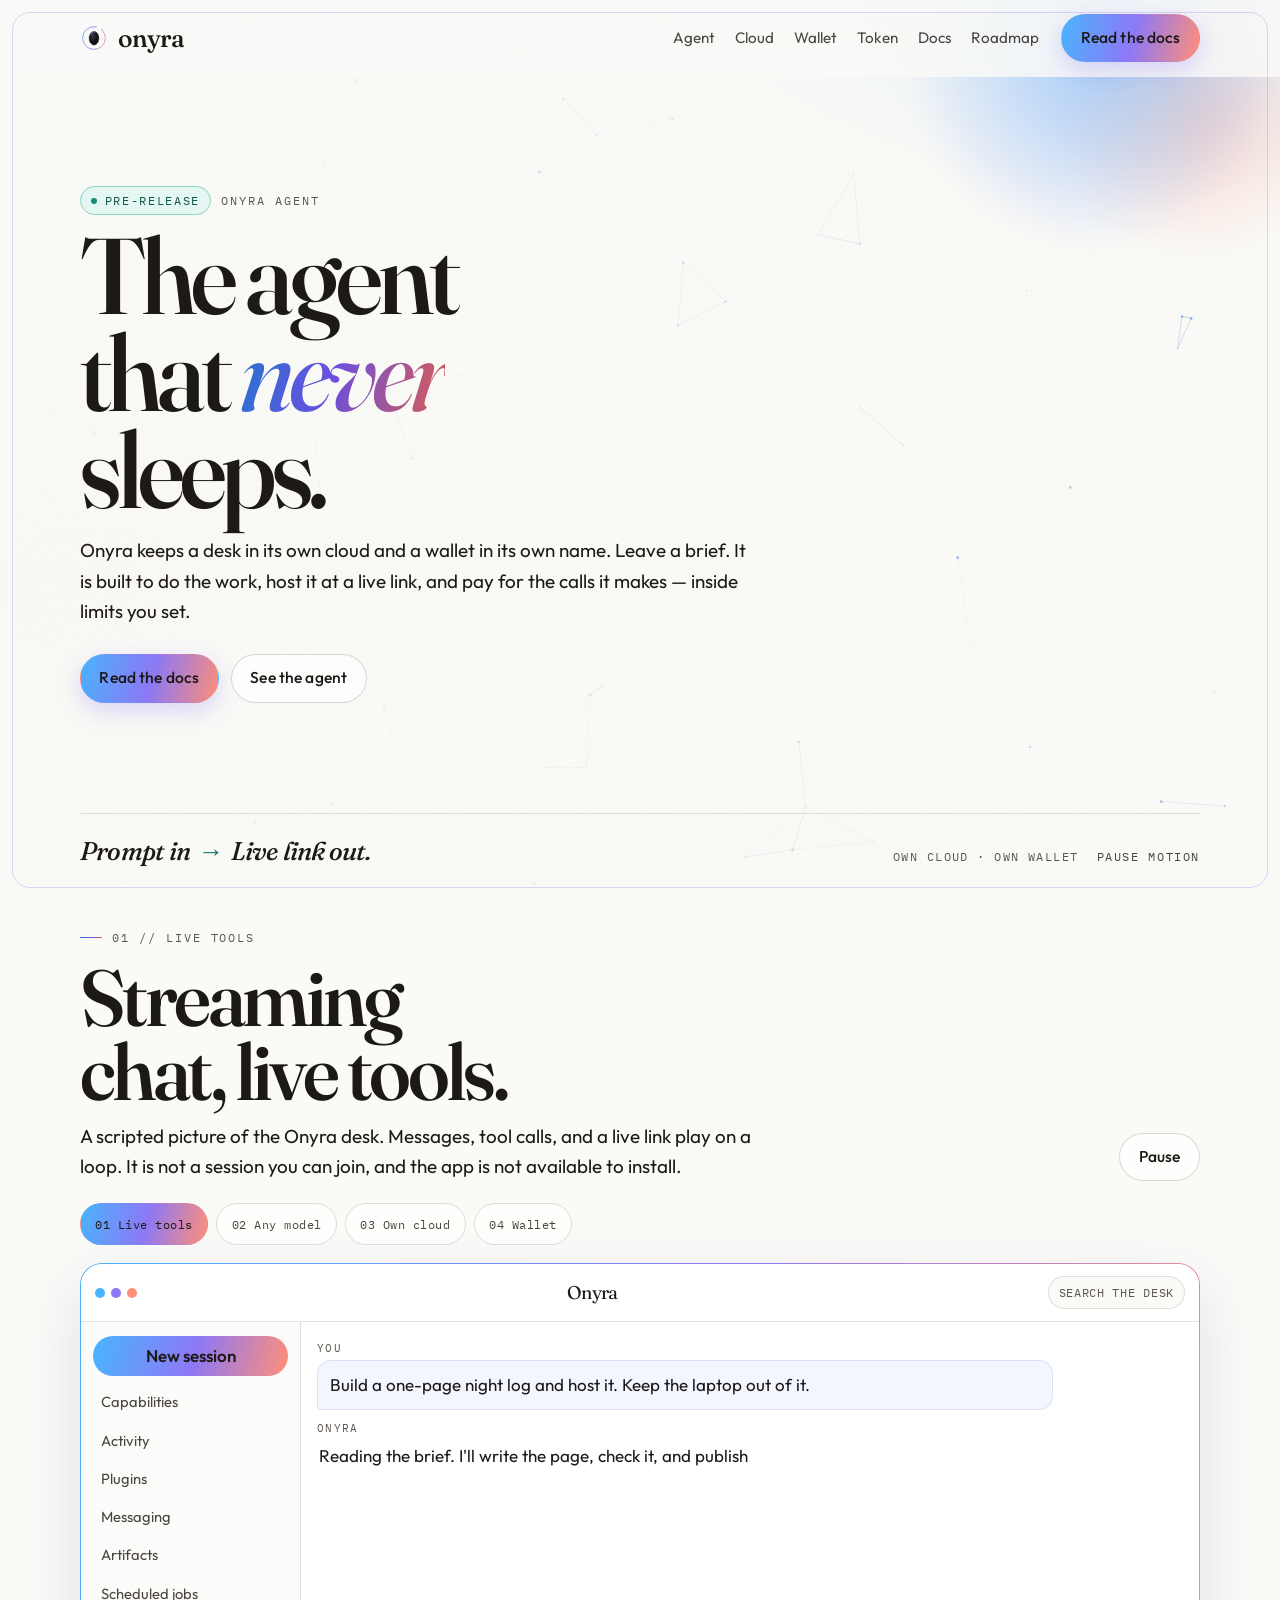
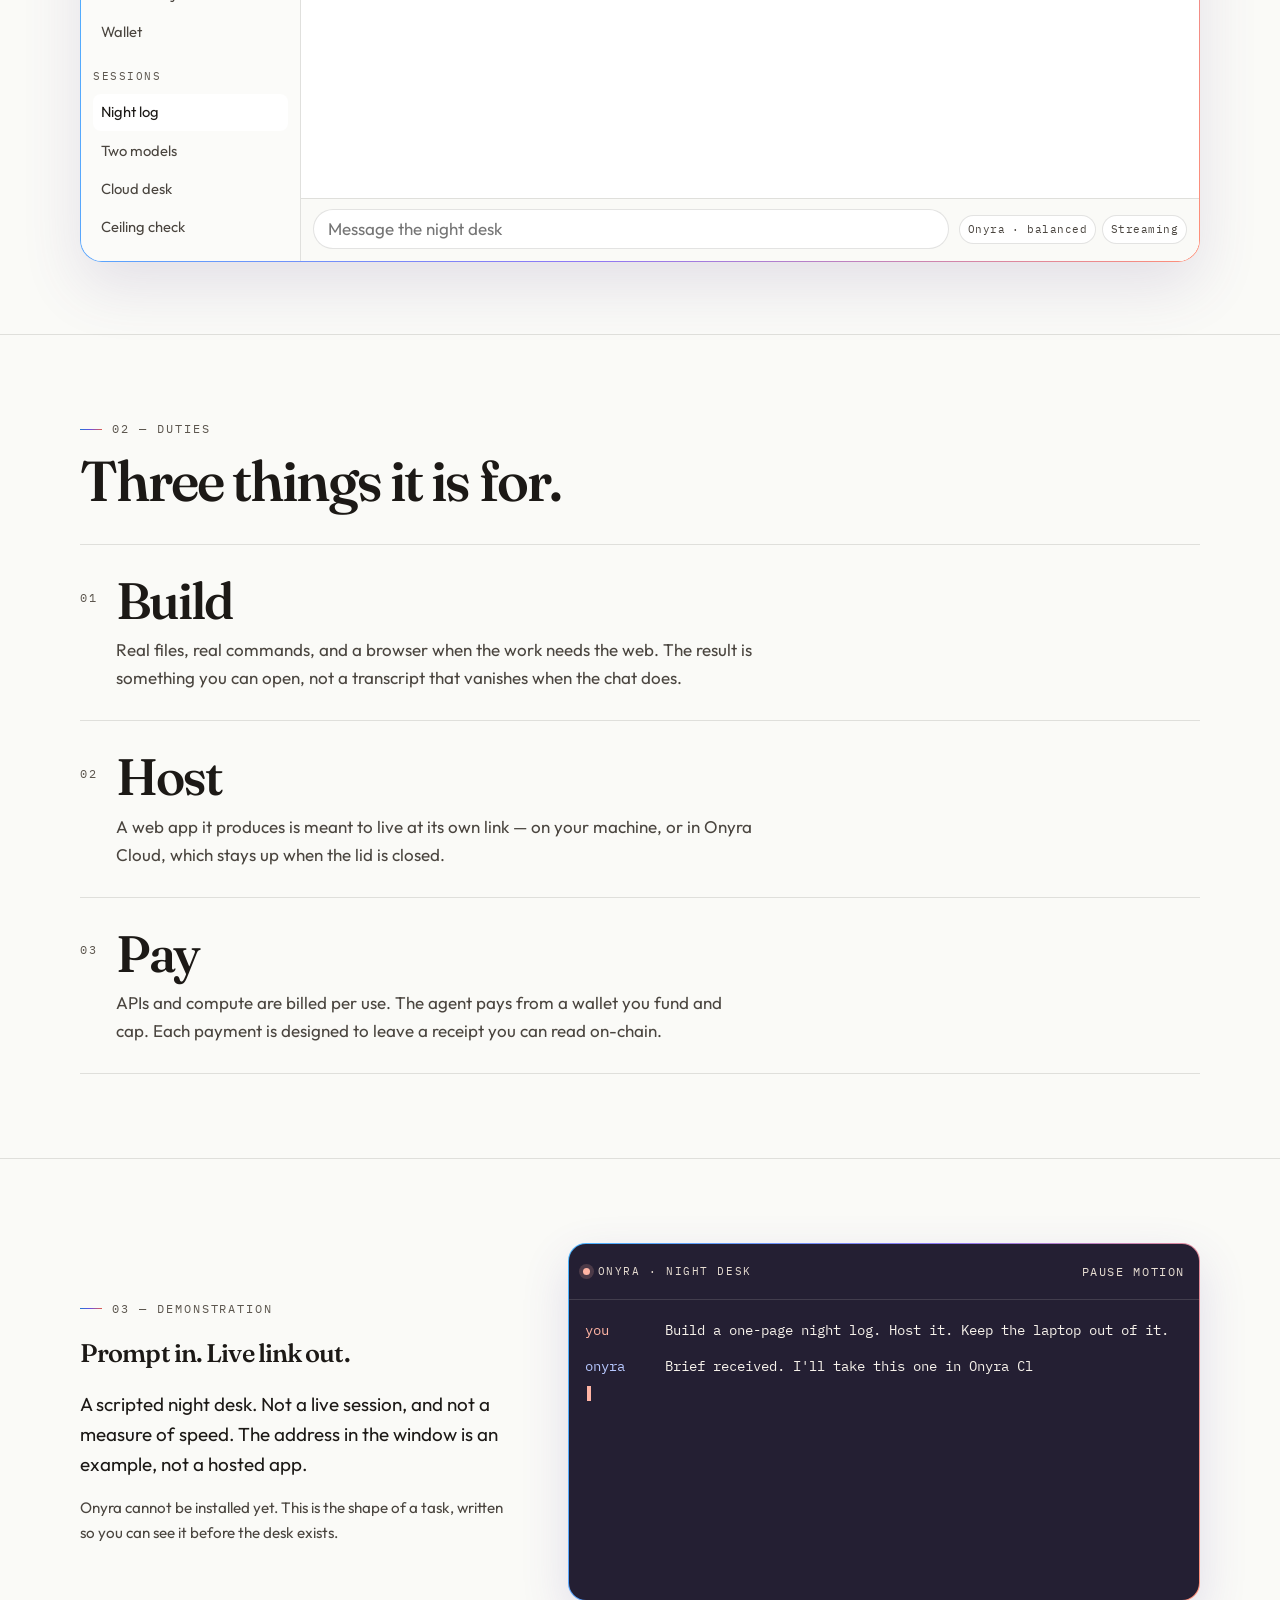
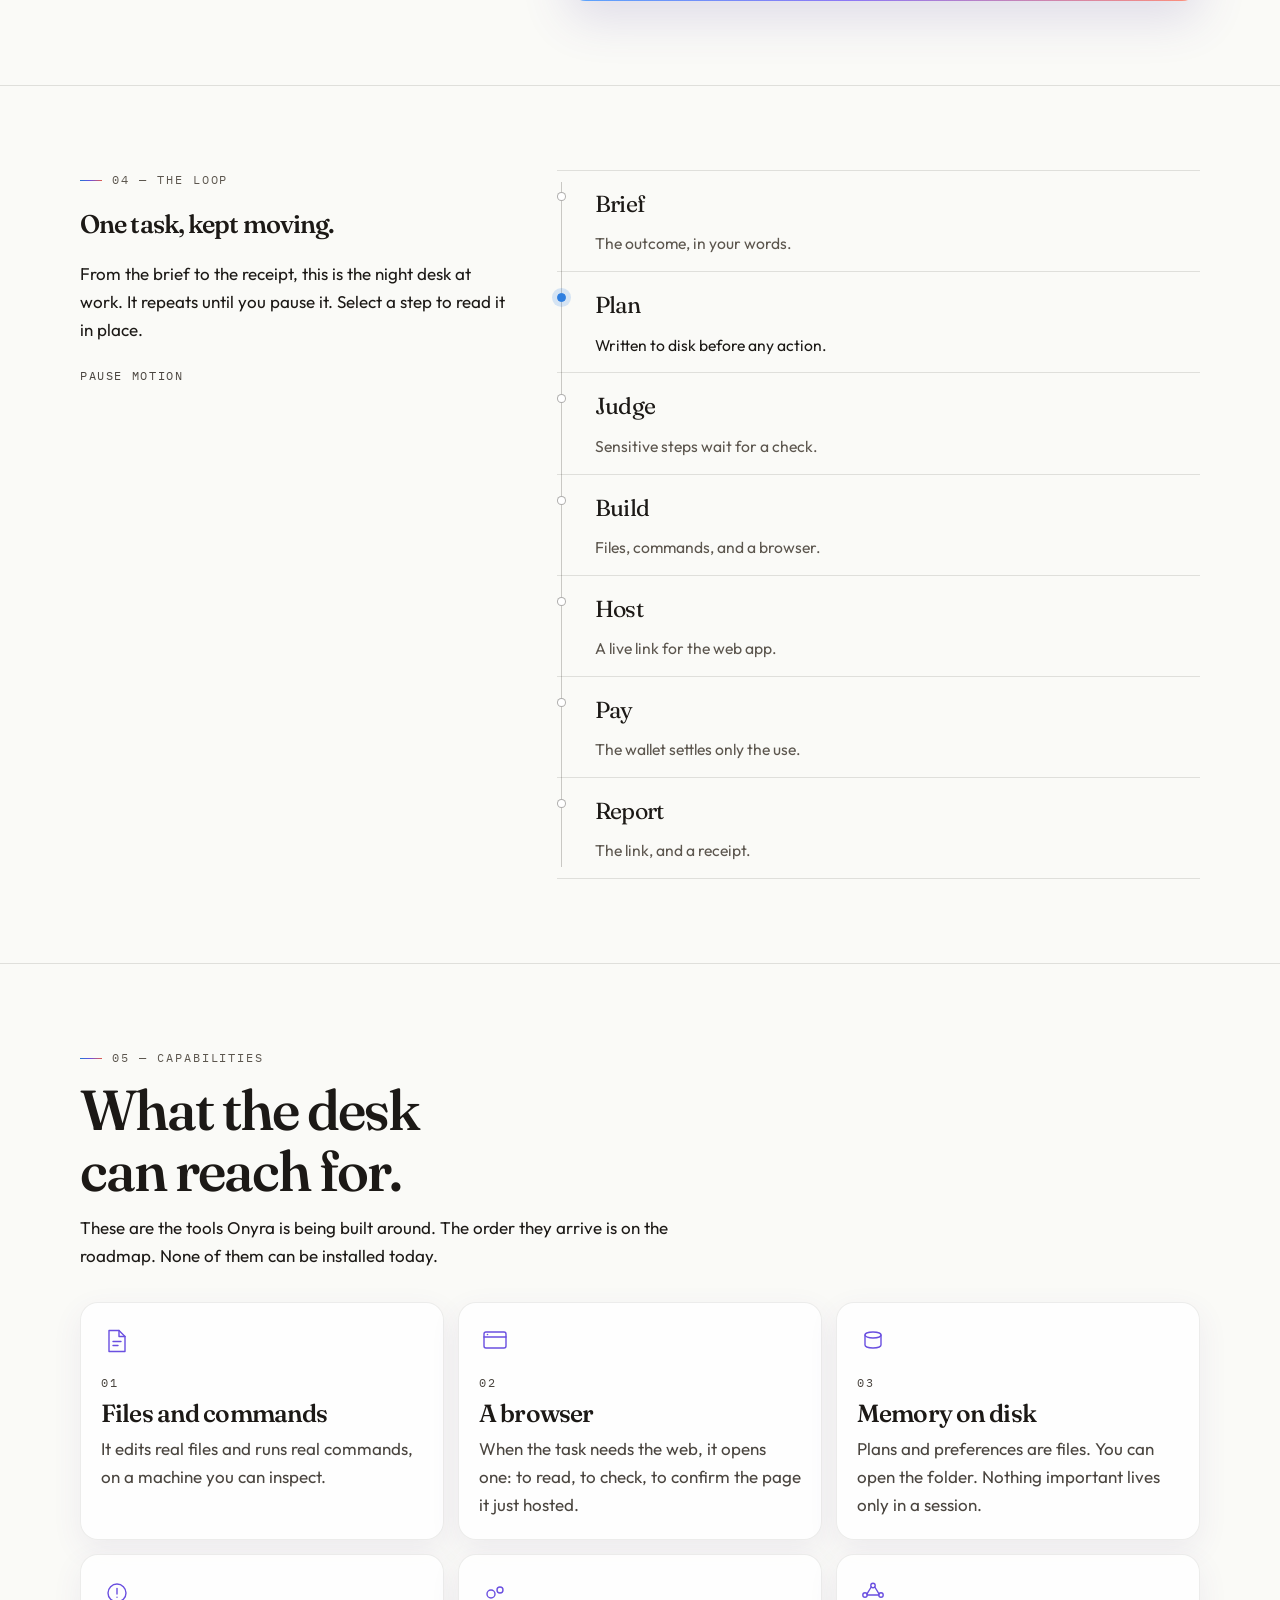
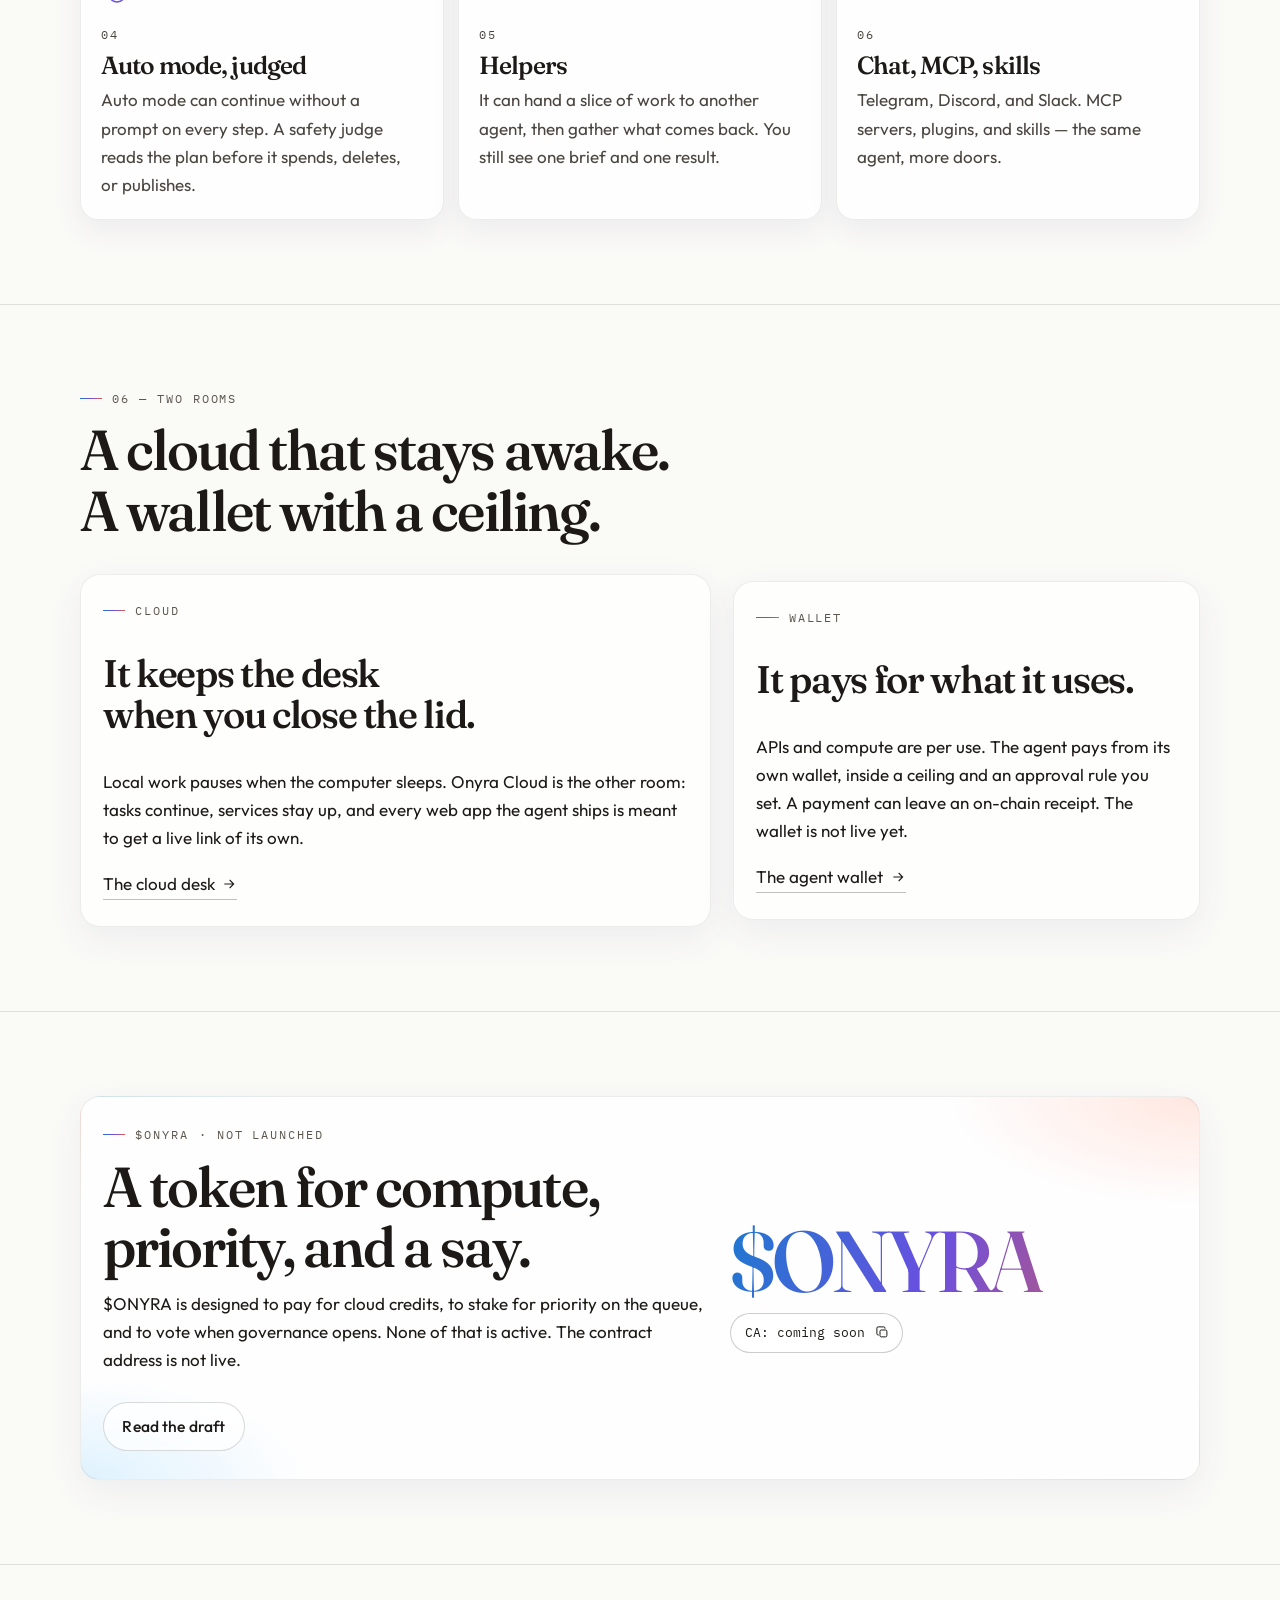
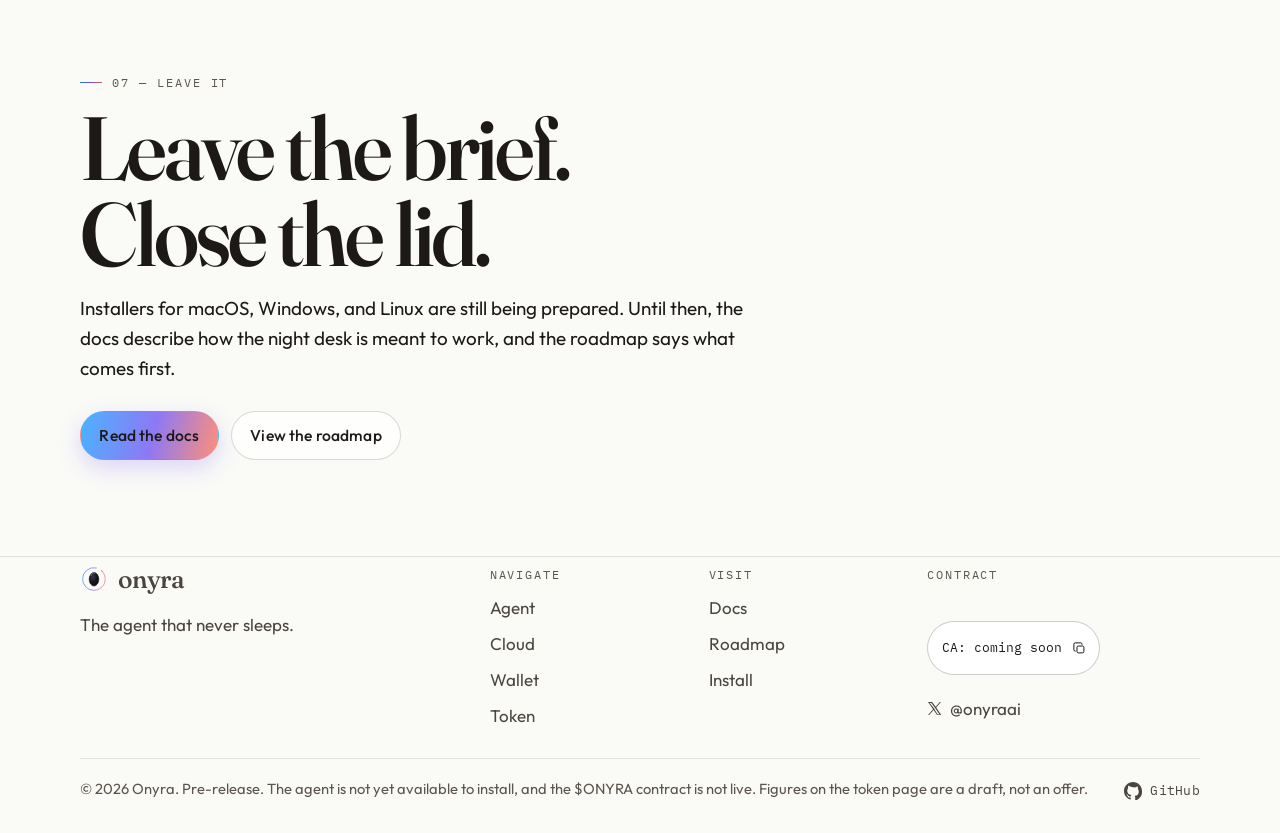
==== commit bcd65504: "Add GitHub link Co-authored-by: onyraagent-art <onyraagent-art@users.noreply.github.com>" ====
--- a/index.html
+++ b/index.html
@@ -437,7 +437,13 @@
         </a>
       </div>
     </div>
-    <p class="footer-legal">© <span data-year>2026</span> Onyra. Pre-release. The agent is not yet available to install, and the $ONYRA contract is not live. Figures on the token page are a draft, not an offer.</p>
+    <div class="footer-end">
+      <p class="footer-legal">© <span data-year>2026</span> Onyra. Pre-release. The agent is not yet available to install, and the $ONYRA contract is not live. Figures on the token page are a draft, not an offer.</p>
+      <a class="github-link" data-github-link href="https://github.com/onyraagent-art/onyra" target="_blank" rel="noopener">
+        <svg viewBox="0 0 16 16" aria-hidden="true"><path fill="currentColor" d="M8 0C3.58 0 0 3.58 0 8c0 3.54 2.29 6.53 5.47 7.59.4.07.55-.17.55-.38 0-.19-.01-.82-.01-1.49-2.01.37-2.53-.49-2.69-.94-.09-.23-.48-.94-.82-1.13-.28-.15-.68-.52-.01-.53.63-.01 1.08.58 1.23.82.72 1.21 1.87.87 2.33.66.07-.52.28-.87.51-1.07-1.78-.2-3.64-.89-3.64-3.95 0-.87.31-1.59.82-2.15-.08-.2-.36-1.02.08-2.12 0 0 .67-.21 2.2.82A7.7 7.7 0 0 1 8 4.67c.68 0 1.36.09 2 .27 1.53-1.03 2.2-.82 2.2-.82.44 1.1.16 1.92.08 2.12.51.56.82 1.28.82 2.15 0 3.07-1.87 3.75-3.65 3.95.29.25.54.73.54 1.48 0 1.07-.01 1.93-.01 2.2 0 .21.15.46.55.38A8.01 8.01 0 0 0 16 8c0-4.42-3.58-8-8-8Z"/></svg>
+        GitHub
+      </a>
+    </div>
   </footer>
   <div class="toast" data-toast role="status" aria-live="polite"></div>
   <script src="/js/config.js"></script>
--- a/css/styles.css
+++ b/css/styles.css
@@ -1201,14 +1201,38 @@
 .footer-aside { display: grid; gap: 12px; justify-items: start; }
 .x-link { display: inline-flex; align-items: center; gap: 8px; }
 .x-link svg { width: 15px; height: 15px; }
-.footer-legal {
+.footer-end {
   width: min(var(--wrap), calc(100% - 40px));
   margin: 28px auto 0;
   padding: 18px 0 32px;
   border-top: 1px solid var(--line);
+  display: flex;
+  flex-wrap: wrap;
+  align-items: flex-end;
+  justify-content: flex-end;
+  gap: 12px 28px;
+}
+.footer-legal {
+  flex: 1 1 16rem;
+  margin: 0;
   color: var(--faint);
   font-size: 0.92rem;
 }
+.github-link {
+  display: inline-flex;
+  align-items: center;
+  gap: 8px;
+  margin-left: auto;
+  flex: none;
+  color: var(--muted);
+  font-family: var(--mono);
+  font-size: 0.82rem;
+  letter-spacing: 0.02em;
+  white-space: nowrap;
+}
+.github-link svg { width: 18px; height: 18px; }
+.site-footer .github-link:hover { color: var(--silver); }
+.source-line { margin-top: 28px; }
 
 .toast {
   position: fixed;
@@ -1351,7 +1375,7 @@
     border-radius: 18px;
     z-index: 80;
   }
-  .wrap, .header-bar, .footer-legal { width: min(var(--wrap), calc(100% - 72px)); }
+  .wrap, .header-bar, .footer-end { width: min(var(--wrap), calc(100% - 72px)); }
 }
 
 @media (prefers-reduced-motion: reduce) {
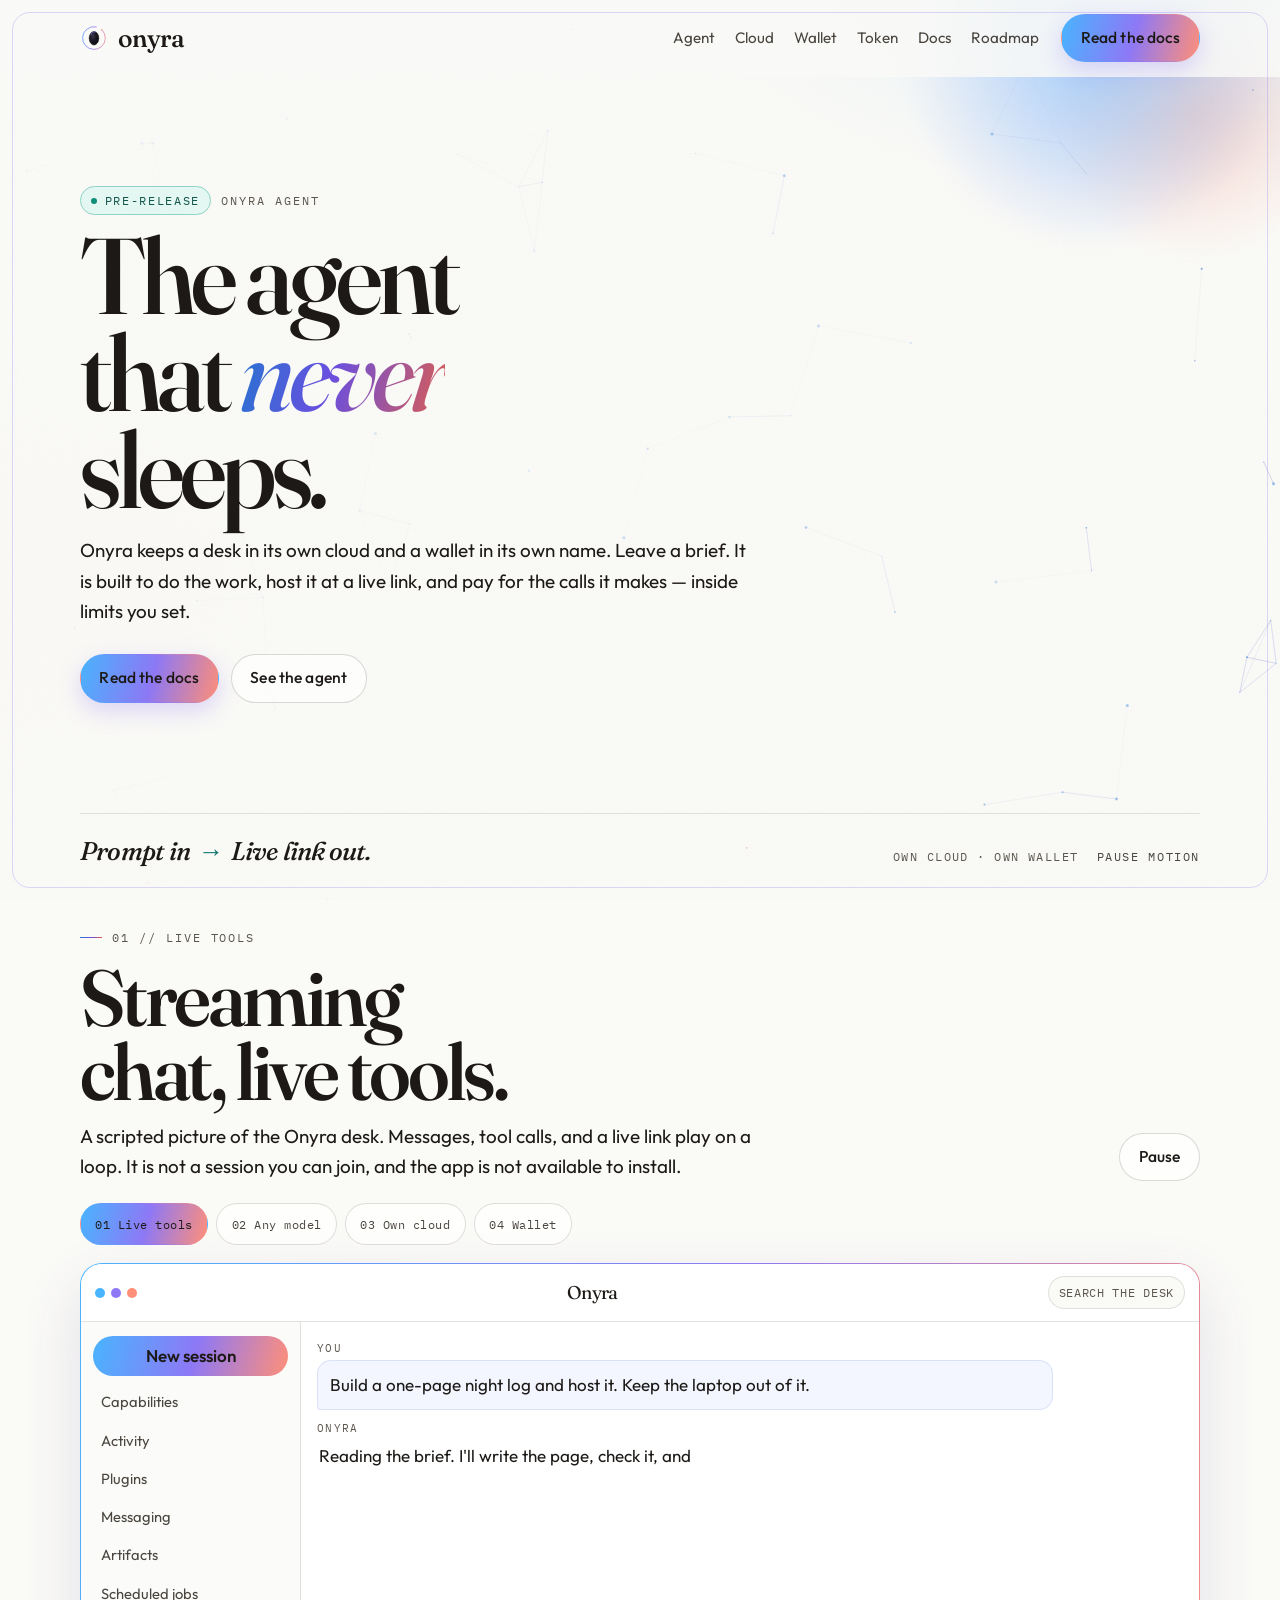
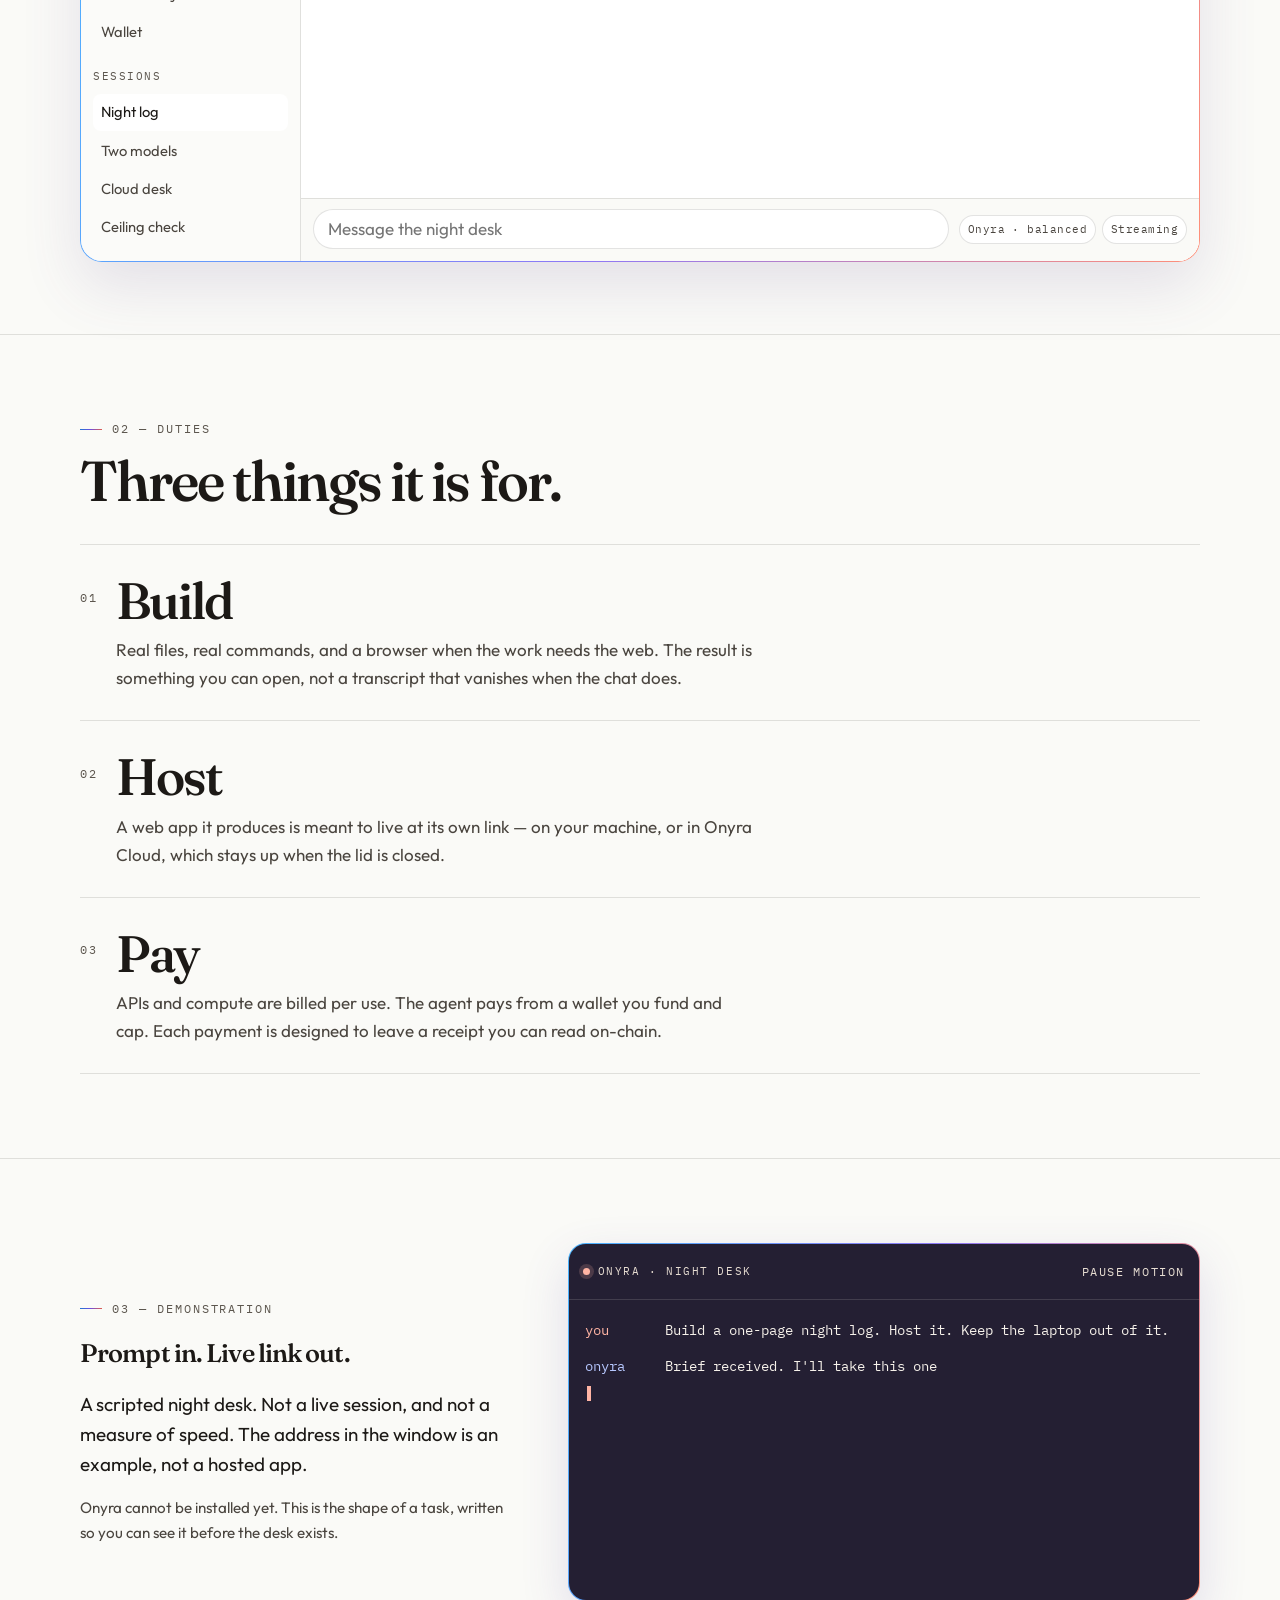
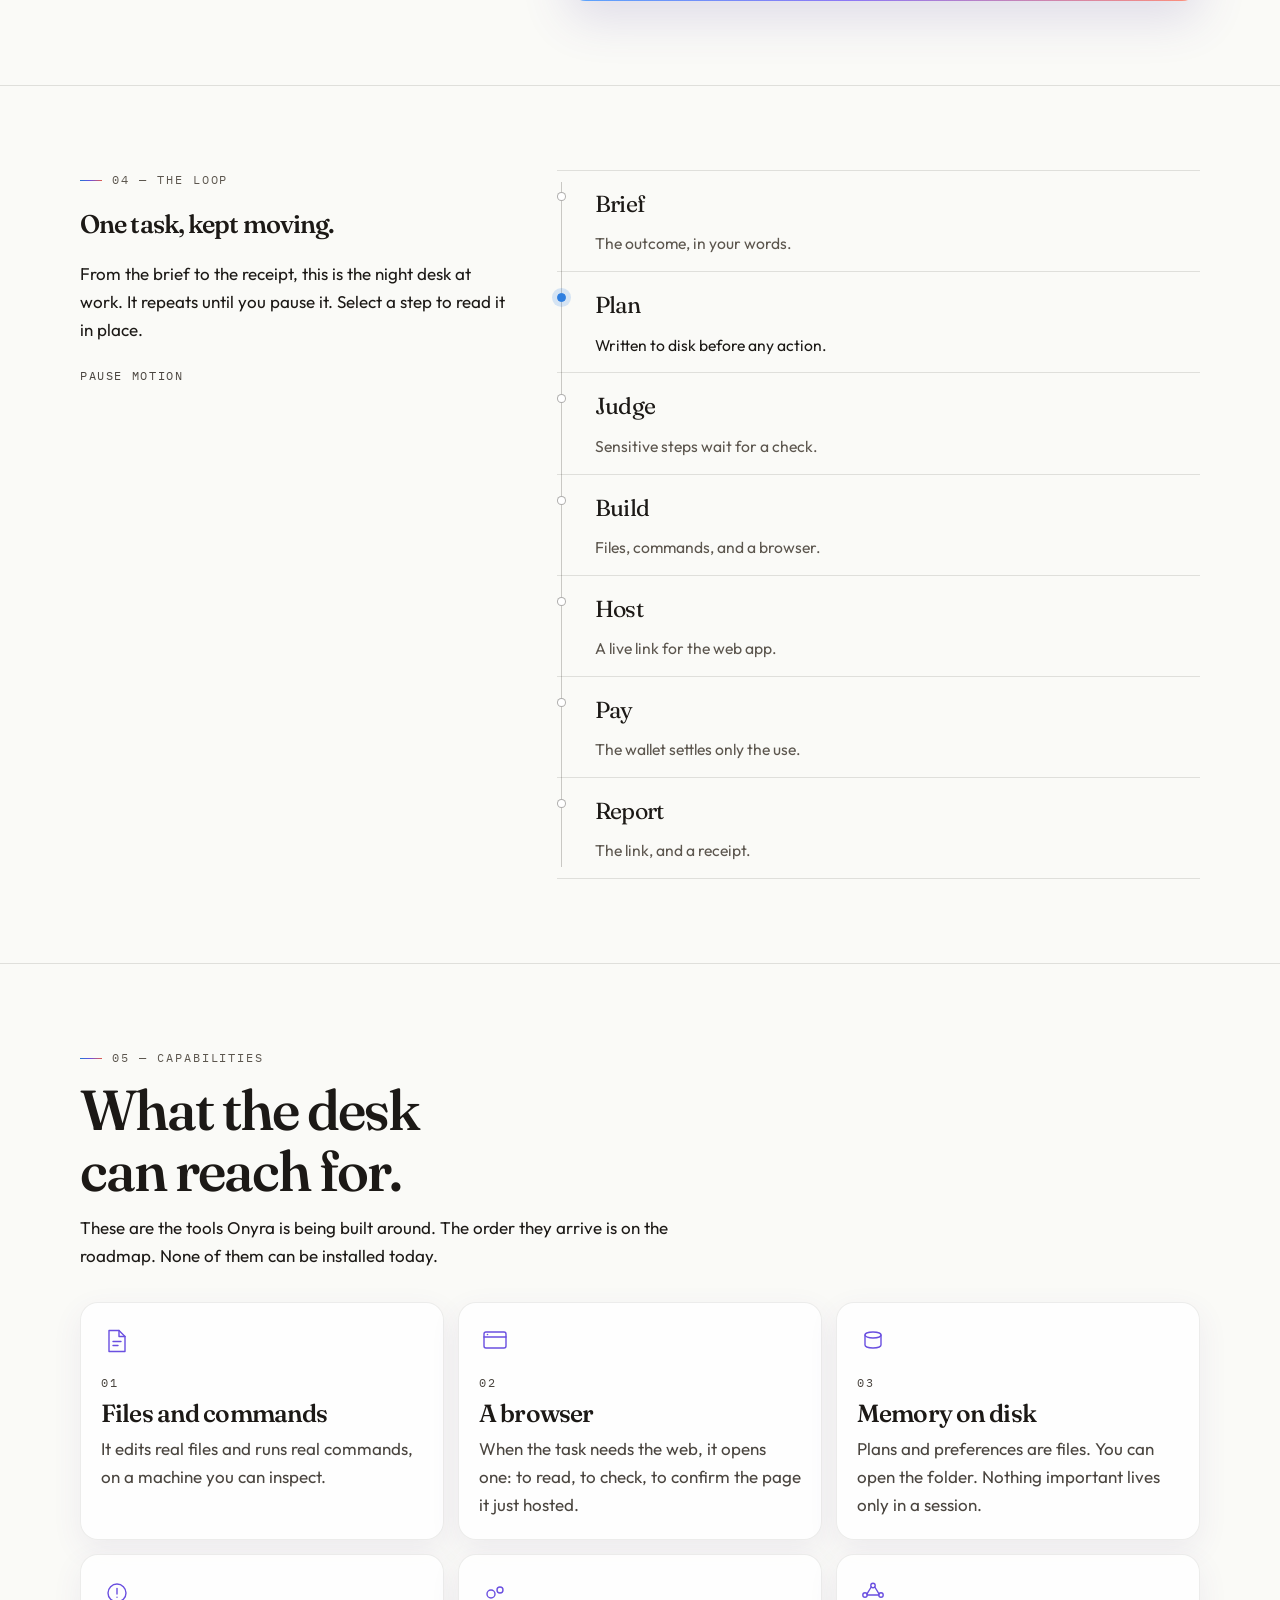
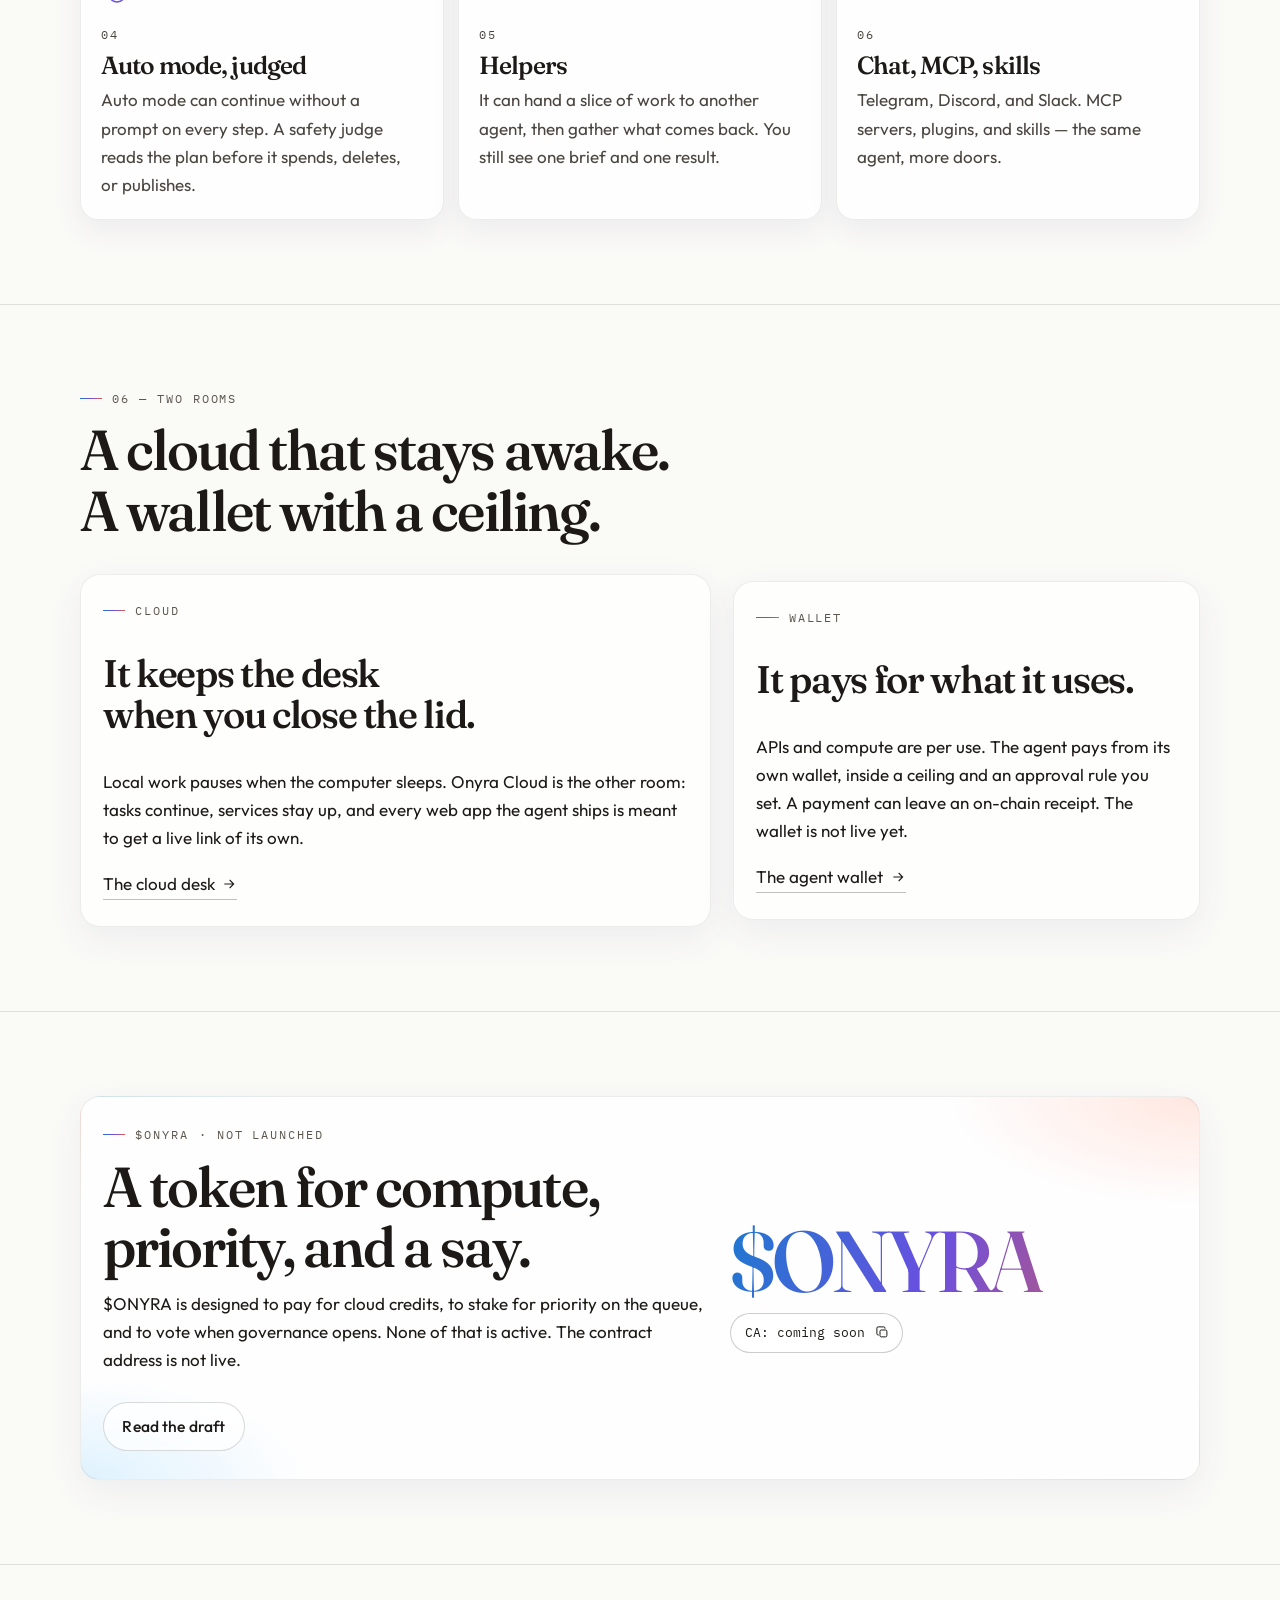
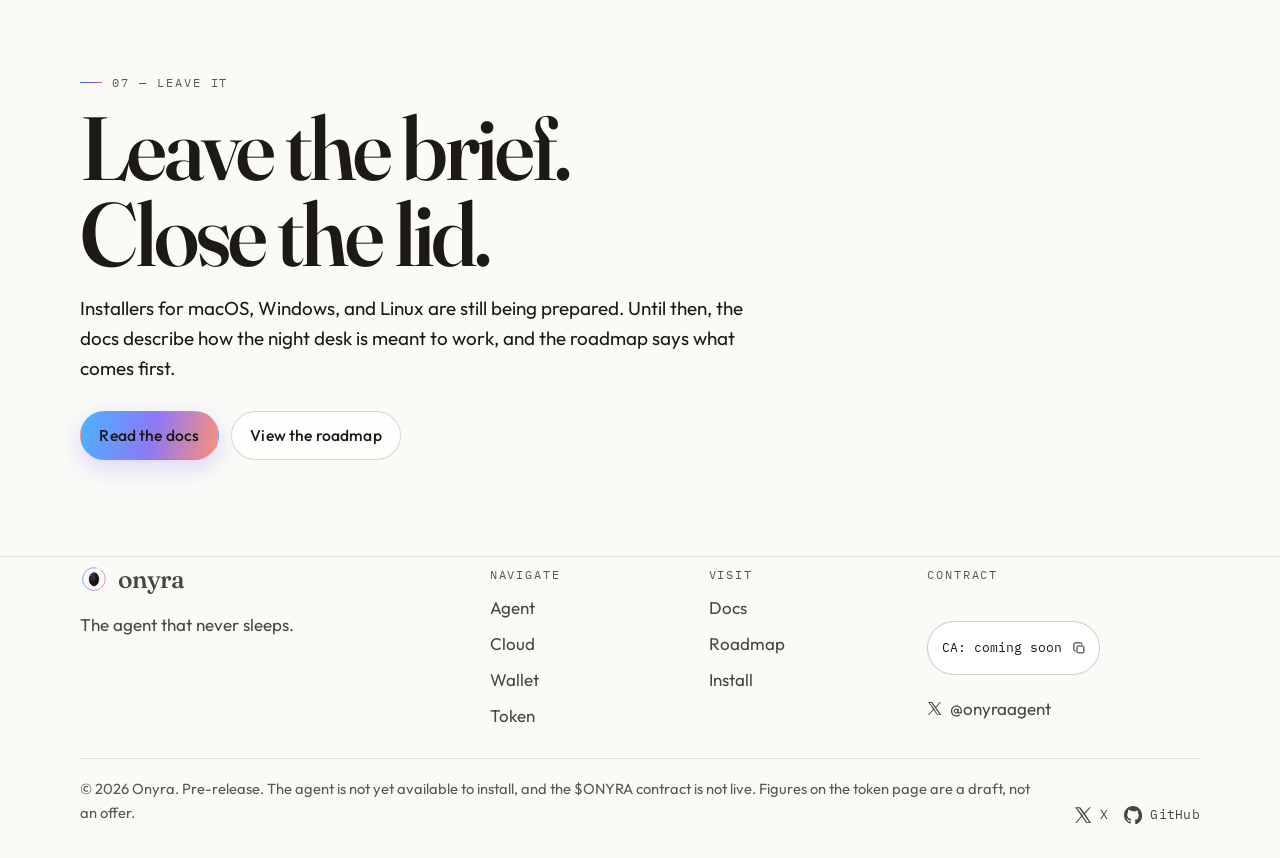
==== commit 3daac08c: "Add X link @onyraagent Co-authored-by: onyraagent-art <onyraagent-art@users.noreply.github.com>" ====
--- a/index.html
+++ b/index.html
@@ -19,7 +19,8 @@
   <meta property="og:image:alt" content="Onyra wordmark on onyx, with the line: the agent that never sleeps.">
   <meta property="og:locale" content="en_US">
   <meta name="twitter:card" content="summary_large_image">
-  <meta name="twitter:site" content="@onyraai">
+  <meta name="twitter:site" content="@onyraagent">
+  <meta name="twitter:creator" content="@onyraagent">
   <meta name="twitter:title" content="Onyra — The agent that never sleeps">
   <meta name="twitter:description" content="Onyra is the agent that never sleeps. It builds on your computer or in its own cloud, hosts the work at a live link, and pays for APIs from its own wallet.">
   <meta name="twitter:image" content="https://onyraai.com/assets/og.png">
@@ -41,7 +42,7 @@
         "name": "Onyra",
         "url": "https://onyraai.com",
         "description": "Onyra is an autonomous agent with its own cloud and its own on-chain wallet. Pre-release.",
-        "sameAs": ["https://x.com/onyraai"]
+        "sameAs": ["https://x.com/onyraagent"]
       },
       {
         "@type": "WebSite",
@@ -431,18 +432,24 @@
           <span data-ca-label>CA: coming soon</span>
           <svg class="ca-icon" viewBox="0 0 24 24" fill="none" stroke="currentColor" stroke-width="1.6" aria-hidden="true"><rect x="8" y="8" width="11" height="11" rx="2"/><path d="M6 16H5a2 2 0 0 1-2-2V5a2 2 0 0 1 2-2h9a2 2 0 0 1 2 2v1"/></svg>
         </button>
-        <a class="x-link" data-x-link href="https://x.com/onyraai" target="_blank" rel="noopener noreferrer">
+        <a class="x-link" data-x-link href="https://x.com/onyraagent" target="_blank" rel="noopener noreferrer">
           <svg viewBox="0 0 24 24" aria-hidden="true"><path fill="currentColor" d="M14.7 10.3 22.4 1.5h-1.8l-6.7 7.6L8.2 1.5H1.6l8.1 11.8L1.6 22.5h1.8l7.1-8.1 5.7 8.1h6.6l-8.1-12.2Zm-2.5 2.8-.8-1.2L4.2 3h2.8l5.3 7.5.8 1.2 7 10h-2.8l-5.1-7.6Z"/></svg>
-          <span data-x-handle>@onyraai</span>
+          <span data-x-handle>@onyraagent</span>
         </a>
       </div>
     </div>
     <div class="footer-end">
       <p class="footer-legal">© <span data-year>2026</span> Onyra. Pre-release. The agent is not yet available to install, and the $ONYRA contract is not live. Figures on the token page are a draft, not an offer.</p>
+      <div class="footer-marks">
+        <a class="x-mark" data-x-link href="https://x.com/onyraagent" target="_blank" rel="noopener">
+          <svg viewBox="0 0 24 24" aria-hidden="true"><path fill="currentColor" d="M14.7 10.3 22.4 1.5h-1.8l-6.7 7.6L8.2 1.5H1.6l8.1 11.8L1.6 22.5h1.8l7.1-8.1 5.7 8.1h6.6l-8.1-12.2Zm-2.5 2.8-.8-1.2L4.2 3h2.8l5.3 7.5.8 1.2 7 10h-2.8l-5.1-7.6Z"/></svg>
+          X
+        </a>
       <a class="github-link" data-github-link href="https://github.com/onyraagent-art/onyra" target="_blank" rel="noopener">
         <svg viewBox="0 0 16 16" aria-hidden="true"><path fill="currentColor" d="M8 0C3.58 0 0 3.58 0 8c0 3.54 2.29 6.53 5.47 7.59.4.07.55-.17.55-.38 0-.19-.01-.82-.01-1.49-2.01.37-2.53-.49-2.69-.94-.09-.23-.48-.94-.82-1.13-.28-.15-.68-.52-.01-.53.63-.01 1.08.58 1.23.82.72 1.21 1.87.87 2.33.66.07-.52.28-.87.51-1.07-1.78-.2-3.64-.89-3.64-3.95 0-.87.31-1.59.82-2.15-.08-.2-.36-1.02.08-2.12 0 0 .67-.21 2.2.82A7.7 7.7 0 0 1 8 4.67c.68 0 1.36.09 2 .27 1.53-1.03 2.2-.82 2.2-.82.44 1.1.16 1.92.08 2.12.51.56.82 1.28.82 2.15 0 3.07-1.87 3.75-3.65 3.95.29.25.54.73.54 1.48 0 1.07-.01 1.93-.01 2.2 0 .21.15.46.55.38A8.01 8.01 0 0 0 16 8c0-4.42-3.58-8-8-8Z"/></svg>
         GitHub
       </a>
+      </div>
     </div>
   </footer>
   <div class="toast" data-toast role="status" aria-live="polite"></div>
--- a/css/styles.css
+++ b/css/styles.css
@@ -1218,20 +1218,25 @@
   color: var(--faint);
   font-size: 0.92rem;
 }
-.github-link {
+.footer-marks {
   display: inline-flex;
   align-items: center;
-  gap: 8px;
+  gap: 16px;
   margin-left: auto;
   flex: none;
+}
+.footer-marks a {
+  display: inline-flex;
+  align-items: center;
+  gap: 8px;
   color: var(--muted);
   font-family: var(--mono);
   font-size: 0.82rem;
   letter-spacing: 0.02em;
   white-space: nowrap;
 }
-.github-link svg { width: 18px; height: 18px; }
-.site-footer .github-link:hover { color: var(--silver); }
+.footer-marks svg { width: 18px; height: 18px; }
+.site-footer .footer-marks a:hover { color: var(--silver); }
 .source-line { margin-top: 28px; }
 
 .toast {
